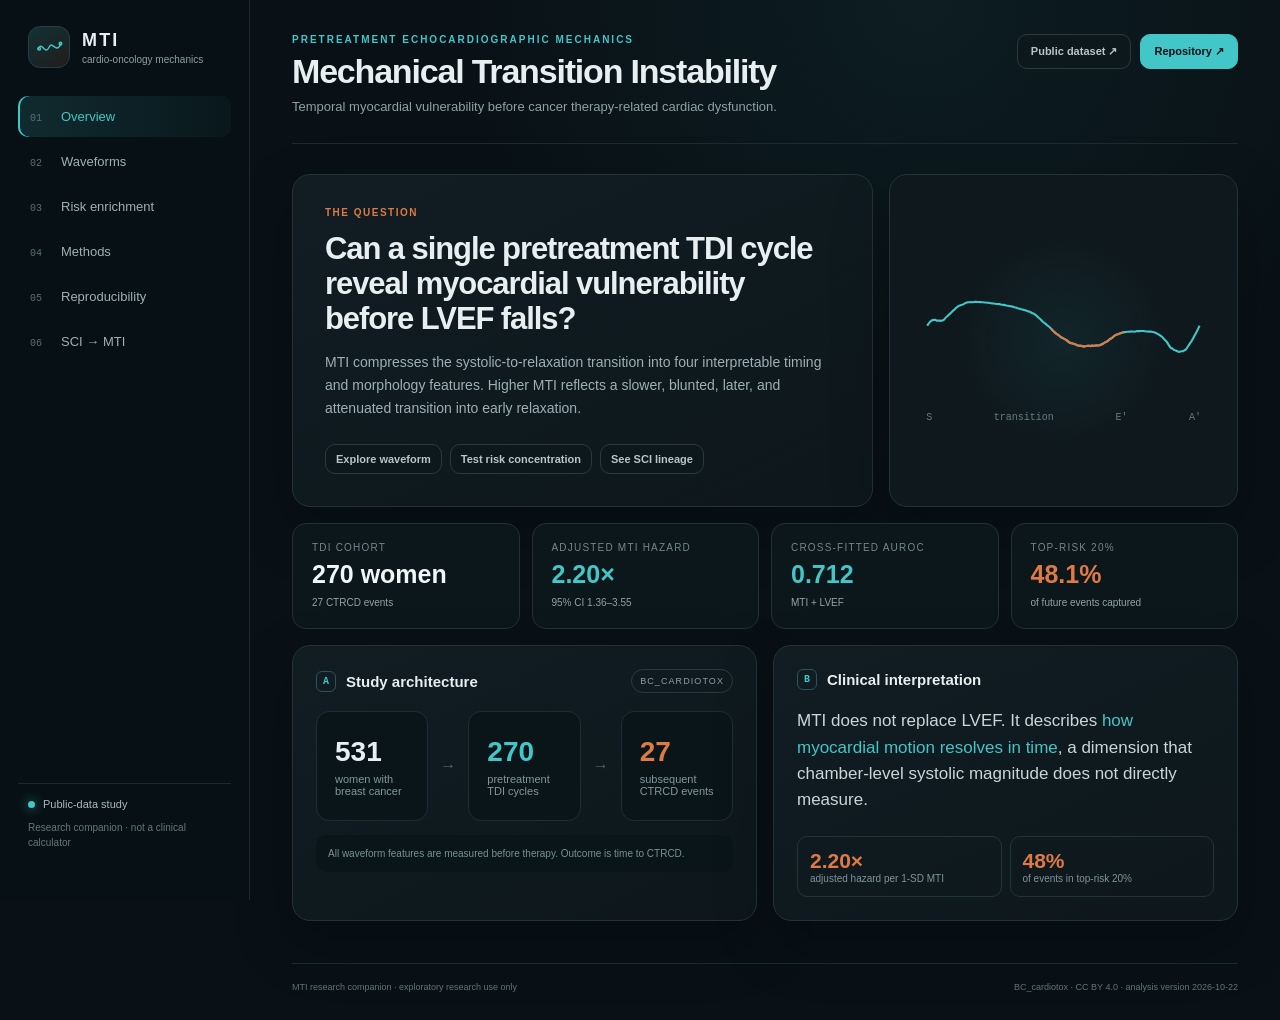
==== docs/index.html @ ca978c43 "rename site to docs" ====
<!doctype html>
<html lang="en">
<head>
  <meta charset="utf-8" />
  <meta name="viewport" content="width=device-width,initial-scale=1" />
  <meta name="description" content="Interactive research companion for Mechanical Transition Instability in breast cancer cardio-oncology." />
  <title>MTI · Mechanical Transition Instability</title>
  <link rel="stylesheet" href="styles.css" />
</head>
<body>
  <div class="app-shell">
    <aside class="sidebar">
      <div class="brand">
        <div class="brand-mark" aria-hidden="true">
          <svg viewBox="0 0 48 48"><path d="M6 26c7-13 11 11 17-2s10 12 19-6"/><circle cx="8" cy="26" r="2"/><circle cx="41" cy="18" r="2"/></svg>
        </div>
        <div><strong>MTI</strong><span>cardio-oncology mechanics</span></div>
      </div>
      <nav id="nav">
        <button class="nav-item active" data-tab="overview"><span>01</span>Overview</button>
        <button class="nav-item" data-tab="waveforms"><span>02</span>Waveforms</button>
        <button class="nav-item" data-tab="risk"><span>03</span>Risk enrichment</button>
        <button class="nav-item" data-tab="methods"><span>04</span>Methods</button>
        <button class="nav-item" data-tab="repro"><span>05</span>Reproducibility</button>
        <button class="nav-item" data-tab="lineage"><span>06</span>SCI → MTI</button>
      </nav>
      <div class="side-foot">
        <div class="status-dot"><i></i>Public-data study</div>
        <p>Research companion · not a clinical calculator</p>
      </div>
    </aside>

    <main class="main">
      <header class="topbar">
        <div>
          <div class="eyebrow">PRETREATMENT ECHOCARDIOGRAPHIC MECHANICS</div>
          <h1>Mechanical Transition Instability</h1>
          <p>Temporal myocardial vulnerability before cancer therapy-related cardiac dysfunction.</p>
        </div>
        <div class="top-actions">
          <a class="ghost-btn" href="https://doi.org/10.6084/m9.figshare.22650748.v4" target="_blank" rel="noopener">Public dataset ↗</a>
          <a class="primary-btn" id="repoLink" href="https://github.com/rdharini2001/MTI-CardioOncology" target="_blank" rel="noopener">Repository ↗</a>
        </div>
      </header>

      <section class="tab active" id="overview">
        <div class="hero-grid">
          <article class="hero-card">
            <div class="hero-kicker">THE QUESTION</div>
            <h2>Can a single pretreatment TDI cycle reveal myocardial vulnerability before LVEF falls?</h2>
            <p>MTI compresses the systolic-to-relaxation transition into four interpretable timing and morphology features. Higher MTI reflects a slower, blunted, later, and attenuated transition into early relaxation.</p>
            <div class="hero-links">
              <button class="chip nav-jump" data-target="waveforms">Explore waveform</button>
              <button class="chip nav-jump" data-target="risk">Test risk concentration</button>
              <button class="chip nav-jump" data-target="lineage">See SCI lineage</button>
            </div>
          </article>
          <article class="pulse-card">
            <div class="pulse-visual" id="miniWave"></div>
            <div class="pulse-labels"><span>S</span><span>transition</span><span>E′</span><span>A′</span></div>
          </article>
        </div>

        <div class="metrics" id="metrics"></div>

        <div class="two-col">
          <article class="panel">
            <div class="panel-head"><div><span class="panel-no">A</span><h3>Study architecture</h3></div><span class="tag">BC_cardiotox</span></div>
            <div class="flow">
              <div class="flow-node"><b>531</b><span>women with breast cancer</span></div>
              <div class="flow-arrow">→</div>
              <div class="flow-node accent"><b>270</b><span>pretreatment TDI cycles</span></div>
              <div class="flow-arrow">→</div>
              <div class="flow-node hot"><b>27</b><span>subsequent CTRCD events</span></div>
            </div>
            <div class="note">All waveform features are measured before therapy. Outcome is time to CTRCD.</div>
          </article>
          <article class="panel">
            <div class="panel-head"><div><span class="panel-no">B</span><h3>Clinical interpretation</h3></div></div>
            <div class="statement">MTI does not replace LVEF. It describes <em>how myocardial motion resolves in time</em>, a dimension that chamber-level systolic magnitude does not directly measure.</div>
            <div class="mini-stats"><span><b>2.20×</b> adjusted hazard per 1-SD MTI</span><span><b>48%</b> of events in top-risk 20%</span></div>
          </article>
        </div>
      </section>

      <section class="tab" id="waveforms">
        <div class="section-heading"><div><div class="eyebrow">INTERACTIVE SIGNAL VIEW</div><h2>Where does the phenotype live?</h2></div><p>Toggle outcomes, change smoothing, or move through MTI deciles. The chart uses aggregate trajectories only.</p></div>
        <div class="chart-layout">
          <article class="panel chart-panel">
            <div class="chart-toolbar">
              <div class="segmented" id="groupToggle"><button class="on" data-series="both">Both</button><button data-series="CTRCD">CTRCD</button><button data-series="No CTRCD">No CTRCD</button></div>
              <label>Smoothing <input type="range" id="smoothSlider" min="1" max="13" step="2" value="1"><span id="smoothValue">raw aggregate</span></label>
            </div>
            <svg class="chart" id="waveChart" viewBox="0 0 920 430" role="img" aria-label="Pretreatment Tissue Doppler waveform chart"></svg>
          </article>
          <article class="panel component-panel">
            <div class="panel-head"><div><span class="panel-no">MTI</span><h3>Four-component anatomy</h3></div></div>
            <div class="component-list" id="componentList"></div>
            <div class="component-detail" id="componentDetail"></div>
          </article>
        </div>
        <article class="panel atlas-panel">
          <div class="panel-head"><div><span class="panel-no">C</span><h3>Phenotype continuum</h3></div><span class="tag">descriptive MTI deciles</span></div>
          <label class="atlas-control">MTI decile <input type="range" id="decileSlider" min="1" max="10" value="1"><b id="decileLabel">1</b></label>
          <svg class="chart compact" id="decileChart" viewBox="0 0 920 300"></svg>
          <p class="caption" id="decileCaption"></p>
        </article>
      </section>

      <section class="tab" id="risk">
        <div class="section-heading"><div><div class="eyebrow">HELD-OUT RISK RANKING</div><h2>What if surveillance capacity is limited?</h2></div><p>This is a risk-concentration experiment, not a treatment rule. Rankings come from repeated held-out MTI + LVEF predictions.</p></div>
        <div class="risk-grid">
          <article class="panel">
            <div class="slider-readout">
              <div><span>Intensify surveillance for top</span><strong id="fractionText">20%</strong></div>
              <input type="range" id="riskSlider" min="5" max="100" step="5" value="20">
            </div>
            <div class="triage-cards"><div><span>Patients selected</span><b id="selectedN">54</b></div><div><span>Events captured</span><b id="captureText">48.1%</b></div><div><span>PPV in selected group</span><b id="ppvText">24.1%</b></div></div>
            <svg class="chart compact" id="captureChart" viewBox="0 0 920 320"></svg>
          </article>
          <article class="panel">
            <div class="panel-head"><div><span class="panel-no">D</span><h3>Why this matters</h3></div></div>
            <div class="big-callout"><span id="capturedCount">13 of 27</span><p>future CTRCD events fall within the highest-risk 20% by cross-fitted MTI + LVEF ranking.</p></div>
            <div class="warning">Exploratory. External validation is required before changing surveillance intensity.</div>
          </article>
        </div>
        <div class="two-col">
          <article class="panel"><div class="panel-head"><div><span class="panel-no">E</span><h3>Model comparison</h3></div></div><div id="modelBars" class="model-bars"></div></article>
          <article class="panel"><div class="panel-head"><div><span class="panel-no">F</span><h3>Adjusted association</h3></div></div><div id="forest" class="forest"></div></article>
        </div>
      </section>

      <section class="tab" id="methods">
        <div class="section-heading"><div><div class="eyebrow">ANALYSIS PIPELINE</div><h2>Interpretable by construction</h2></div><p>The score is deliberately simple: four oriented features, training-fold standardization, equal weights.</p></div>
        <div class="method-grid">
          <article class="panel method-step"><span>01</span><h3>Normalize one cycle</h3><p>Each public TDI trajectory is represented on 1,001 phases from 0 to 1.</p></article>
          <article class="panel method-step"><span>02</span><h3>Landmark motion</h3><p>Identify S peak, systolic zero crossing, and the subsequent E′ nadir after Savitzky-Golay smoothing.</p></article>
          <article class="panel method-step"><span>03</span><h3>Describe transition</h3><p>Measure slope deficit, curvature deficit, early-relaxation latency, and E′ attenuation.</p></article>
          <article class="panel method-step"><span>04</span><h3>Validate without leakage</h3><p>Standardize and fit only in training folds across 100 repeated stratified 5-fold partitions.</p></article>
        </div>
        <article class="panel equation-card"><div class="equation">MTI = ¼ ( z<sub>slope</sub> + z<sub>curvature</sub> + z<sub>latency</sub> + z<sub>E′ attenuation</sub> )</div><p>All components are oriented so higher values indicate greater mechanical-transition abnormality.</p></article>
        <div class="two-col">
          <article class="panel"><h3>Primary inferential target</h3><p>Time to CTRCD using Cox proportional hazards models. Effect size is HR per 1-SD higher MTI.</p><ul><li>MTI alone</li><li>MTI + baseline LVEF</li><li>Age + LVEF adjustment</li><li>Treatment-adjusted complete-case sensitivity</li></ul></article>
          <article class="panel"><h3>Robustness</h3><ul><li>Preserved baseline LVEF ≥50%</li><li>Smoothing windows 21 to 61 samples</li><li>Leave-one-component-out analyses</li><li>Whole-waveform functional permutation testing</li><li>Continuous spline test for nonlinearity</li></ul></article>
        </div>
      </section>

      <section class="tab" id="repro">
        <div class="section-heading"><div><div class="eyebrow">REPRODUCIBILITY</div><h2>Every plotted value traces back to code.</h2></div><p>No patient-level BC_cardiotox data are redistributed in the repository.</p></div>
        <div class="repro-grid">
          <article class="panel repo-card"><h3>Current MTI repository</h3><p>Analysis scripts, repeated cross-validation, bootstrap inference, figure code, manuscript, and this interactive companion.</p><a href="https://github.com/rdharini2001/MTI-CardioOncology" target="_blank" rel="noopener">github.com/rdharini2001/MTI-CardioOncology ↗</a></article>
          <article class="panel repo-card"><h3>Public source data</h3><p>BC_cardiotox is a 531-woman breast cancer cardiotoxicity dataset. The repository provides a downloader path, not a copy of patient-level data.</p><a href="https://doi.org/10.6084/m9.figshare.22650748.v4" target="_blank" rel="noopener">Figshare dataset ↗</a></article>
          <article class="panel repo-card"><h3>Manuscript outputs</h3><p>JCF-ready blinded manuscript, one multipanel table, two high-resolution multipanel figures, and figure legends.</p><a href="downloads/JCF_MTI_Brief_Report.md">Read manuscript source</a></article>
        </div>
        <article class="panel code-block"><pre><code>python -m venv .venv
source .venv/bin/activate
pip install -r requirements.txt
# download the public BC_cardiotox CSV into data/
python src/run_analysis.py
python src/nature_figures_extended.py --bootstrap 5000 --permutations 5000
python src/build_site_data.py</code></pre></article>
      </section>

      <section class="tab" id="lineage">
        <div class="section-heading"><div><div class="eyebrow">CONCEPTUAL LINEAGE</div><h2>Same question, different echocardiographic representation.</h2></div><p>The earlier SCI work is retained as project history only. Its EchoRisk results are not evidence for the current manuscript.</p></div>
        <div class="lineage-grid">
          <article class="panel legacy-card">
            <span class="legacy-badge">LEGACY CONCEPT</span><h3>Systolic Completion Instability</h3><p>2D apical 4-chamber cine → LV cavity geometry over time.</p><div class="signal-icon cavity"><i></i><i></i><i></i><i></i></div><ul><li>Residual post-systolic narrowing</li><li>Delayed completion burden</li><li>Regional heterogeneity</li><li>Delayed segment fraction</li></ul><a href="https://github.com/rdharini2001/EchoRisk" target="_blank" rel="noopener">Previous SCI repository ↗</a>
          </article>
          <div class="lineage-arrow"><span>shared premise</span>→<b>temporal mechanical vulnerability</b>→</div>
          <article class="panel current-card">
            <span class="current-badge">CURRENT PUBLIC-DATA STUDY</span><h3>Mechanical Transition Instability</h3><p>Tissue Doppler echocardiography → myocardial velocity over time.</p><div class="signal-icon wave"><svg viewBox="0 0 120 38"><path d="M0 20 C12 20 10 2 25 5 C40 8 37 22 48 21 C61 20 55 36 70 33 C85 29 82 17 93 20 C104 22 104 35 120 27"/></svg></div><ul><li>Transition slope deficit</li><li>Transition curvature deficit</li><li>Early-relaxation latency</li><li>E′ attenuation</li></ul><button class="chip nav-jump" data-target="overview">Current evidence</button>
          </article>
        </div>
        <div class="lineage-note"><strong>What is preserved?</strong> Both approaches use echocardiography to ask whether abnormal temporal mechanics precede conventional systolic dysfunction. SCI emphasized spatially heterogeneous cavity completion; MTI uses a temporal TDI surrogate because it is the reproducible signal available in the fully public cohort.</div>
      </section>

      <footer><span>MTI research companion · exploratory research use only</span><span>BC_cardiotox · CC BY 4.0 · analysis version 2026-10-22</span></footer>
    </main>
  </div>
  <script src="app.js"></script>
</body>
</html>
---- docs/styles.css ----
:root{--bg:#091116;--panel:#101b21;--panel2:#0d171c;--line:#263940;--text:#e8eff1;--muted:#8da0a7;--teal:#42c6c7;--teal2:#158e96;--orange:#df7a45;--cream:#d9d2c4;--hot:#e0644a;--shadow:0 22px 60px rgba(0,0,0,.24);--radius:18px}*{box-sizing:border-box}html{scroll-behavior:smooth}body{margin:0;background:radial-gradient(circle at 72% 0%,rgba(40,117,118,.12),transparent 34%),var(--bg);color:var(--text);font-family:Inter,ui-sans-serif,-apple-system,BlinkMacSystemFont,"Segoe UI",sans-serif}.app-shell{display:grid;grid-template-columns:250px 1fr;min-height:100vh}.sidebar{position:sticky;top:0;height:100vh;padding:26px 18px;background:#071015;border-right:1px solid #1b2b31;display:flex;flex-direction:column}.brand{display:flex;gap:12px;align-items:center;padding:0 10px 28px}.brand-mark{width:42px;height:42px;border-radius:12px;background:linear-gradient(145deg,rgba(66,198,199,.18),rgba(223,122,69,.12));display:grid;place-items:center;border:1px solid #244047}.brand-mark svg{width:31px;fill:none;stroke:var(--teal);stroke-width:2.2;stroke-linecap:round}.brand strong{display:block;letter-spacing:.12em;font-size:18px}.brand span{display:block;color:var(--muted);font-size:10px;margin-top:3px}nav{display:flex;flex-direction:column;gap:4px}.nav-item{width:100%;border:0;background:transparent;color:#9eb0b6;padding:13px 12px;border-radius:10px;text-align:left;font-size:13px;cursor:pointer;transition:.2s}.nav-item span{display:inline-block;width:31px;font-family:ui-monospace,SFMono-Regular,Menlo,monospace;font-size:10px;color:#596e75}.nav-item:hover{background:#0d1a20;color:#dce8eb}.nav-item.active{background:linear-gradient(90deg,rgba(66,198,199,.15),rgba(66,198,199,.04));color:var(--teal);box-shadow:inset 2px 0 var(--teal)}.side-foot{margin-top:auto;padding:14px 10px;border-top:1px solid #1a2b31}.side-foot p{font-size:10px;color:#62777d;line-height:1.5}.status-dot{font-size:11px;color:#a9bbbf}.status-dot i{display:inline-block;width:7px;height:7px;border-radius:50%;background:var(--teal);box-shadow:0 0 12px rgba(66,198,199,.8);margin-right:8px}.main{min-width:0;padding:34px 42px 28px;max-width:1600px;width:100%;margin:0 auto}.topbar{display:flex;justify-content:space-between;gap:26px;align-items:flex-start;padding-bottom:26px;border-bottom:1px solid #1d2c31}.eyebrow{font-size:10px;letter-spacing:.2em;color:var(--teal);font-weight:700}.topbar h1{font-size:34px;letter-spacing:-.035em;margin:7px 0 6px}.topbar p,.section-heading p{color:var(--muted);margin:0;line-height:1.5;max-width:680px;font-size:13px}.top-actions{display:flex;gap:9px;flex-wrap:wrap}.primary-btn,.ghost-btn,.chip{border-radius:10px;padding:10px 13px;text-decoration:none;font-size:11px;font-weight:650;cursor:pointer}.primary-btn{background:var(--teal);color:#061014;border:1px solid var(--teal)}.ghost-btn,.chip{background:#0d181d;color:#b6c6ca;border:1px solid #283a40}.chip{padding:8px 10px}.tab{display:none;padding:30px 0 8px;animation:fade .28s ease}.tab.active{display:block}@keyframes fade{from{opacity:.5;transform:translateY(4px)}to{opacity:1;transform:none}}.hero-grid{display:grid;grid-template-columns:1.25fr .75fr;gap:16px}.hero-card,.pulse-card,.panel{background:linear-gradient(155deg,#111d23,#0d171c);border:1px solid #21343a;border-radius:var(--radius);box-shadow:var(--shadow)}.hero-card{padding:32px}.hero-kicker{font-size:10px;color:var(--orange);font-weight:800;letter-spacing:.15em}.hero-card h2{font-size:31px;line-height:1.13;letter-spacing:-.035em;margin:13px 0 15px;max-width:820px}.hero-card p{color:#9db0b5;line-height:1.66;font-size:14px;max-width:780px}.hero-links{display:flex;gap:8px;margin-top:24px;flex-wrap:wrap}.pulse-card{padding:26px;min-height:260px;display:flex;flex-direction:column;justify-content:center;background:radial-gradient(circle at 50% 50%,rgba(66,198,199,.08),transparent 45%),#0e181d}.pulse-visual svg{width:100%;height:150px}.pulse-visual path{fill:none;stroke:var(--teal);stroke-width:3}.pulse-visual .hot{stroke:var(--orange)}.pulse-labels{display:flex;justify-content:space-between;color:#667b81;font:10px ui-monospace,monospace;padding:0 10px}.metrics{display:grid;grid-template-columns:repeat(4,1fr);gap:12px;margin:16px 0}.metric{padding:18px 19px;border:1px solid #1e3238;border-radius:14px;background:#0c171c}.metric span{display:block;color:#72878d;font-size:10px;text-transform:uppercase;letter-spacing:.12em}.metric b{display:block;font-size:25px;margin:7px 0 3px;color:#eff7f8}.metric small{color:#8fa2a8;font-size:10px}.metric.accent b{color:var(--teal)}.metric.hot b{color:var(--orange)}.two-col{display:grid;grid-template-columns:1fr 1fr;gap:16px;margin-top:16px}.panel{padding:23px}.panel-head{display:flex;justify-content:space-between;align-items:center;margin-bottom:18px}.panel-head>div{display:flex;gap:10px;align-items:center}.panel-no{font:700 10px ui-monospace,monospace;color:var(--teal);border:1px solid #315159;border-radius:6px;padding:4px 6px}.panel h3,.panel-head h3{margin:0;font-size:15px}.tag,.legacy-badge,.current-badge{font-size:9px;letter-spacing:.12em;text-transform:uppercase;border-radius:999px;padding:6px 8px;color:#8aa0a6;border:1px solid #263b41}.flow{display:flex;align-items:center;justify-content:space-between;gap:12px}.flow-node{flex:1;min-height:110px;padding:18px;border-radius:13px;background:#0a151a;border:1px solid #1b3036;display:flex;flex-direction:column;justify-content:center}.flow-node b{font-size:28px}.flow-node span{color:#82979d;font-size:11px;margin-top:5px}.flow-node.accent b{color:var(--teal)}.flow-node.hot b{color:var(--orange)}.flow-arrow{color:#4e666d}.note,.warning{margin-top:14px;padding:11px 12px;border-radius:10px;background:#0a151a;color:#789098;font-size:10px;line-height:1.5}.statement{font-size:17px;line-height:1.55;color:#c9d6d9}.statement em{color:var(--teal);font-style:normal}.mini-stats{display:grid;grid-template-columns:1fr 1fr;gap:8px;margin-top:22px}.mini-stats span{font-size:10px;color:#7f949a;padding:12px;border:1px solid #20343a;border-radius:10px}.mini-stats b{display:block;color:var(--orange);font-size:21px}.section-heading{display:flex;justify-content:space-between;gap:24px;align-items:end;margin:0 0 18px}.section-heading h2{margin:7px 0 0;font-size:26px;letter-spacing:-.025em}.chart-layout{display:grid;grid-template-columns:1.45fr .55fr;gap:16px}.chart-panel{padding-bottom:12px}.chart-toolbar{display:flex;justify-content:space-between;align-items:center;gap:14px;margin-bottom:10px}.chart-toolbar label,.atlas-control{font-size:10px;color:#83989e;display:flex;align-items:center;gap:8px}.segmented{display:inline-flex;border:1px solid #294047;border-radius:9px;padding:3px;background:#091318}.segmented button{border:0;background:transparent;color:#72878d;padding:7px 10px;border-radius:6px;font-size:10px;cursor:pointer}.segmented button.on{background:#173039;color:var(--teal)}input[type=range]{accent-color:var(--teal)}.chart{width:100%;height:auto;overflow:visible}.axis{stroke:#385058;stroke-width:1}.grid{stroke:#20343a;stroke-width:1}.axis-label,.tick-label{fill:#789098;font-size:10px}.series-teal{fill:none;stroke:var(--teal);stroke-width:2.6}.series-orange{fill:none;stroke:var(--orange);stroke-width:2.6}.band-teal{fill:rgba(66,198,199,.1);stroke:none}.band-orange{fill:rgba(223,122,69,.09);stroke:none}.component-list{display:flex;flex-direction:column;gap:7px}.component-item{border:1px solid #22363c;border-radius:10px;padding:11px;cursor:pointer;color:#91a4aa;font-size:11px;transition:.2s}.component-item:hover,.component-item.active{border-color:#3b696f;background:#10242a;color:#e5eff1}.component-item b{color:var(--teal);margin-right:8px}.component-detail{margin-top:16px;padding:16px;border-radius:12px;background:#091419;color:#92a5ab;font-size:11px;line-height:1.55;min-height:120px}.component-detail strong{display:block;color:#e6eff1;font-size:14px;margin-bottom:8px}.atlas-panel{margin-top:16px}.atlas-control{justify-content:flex-end}.caption{color:#7f949a;font-size:10px;margin:5px 0 0}.risk-grid{display:grid;grid-template-columns:1.4fr .6fr;gap:16px}.slider-readout{display:flex;align-items:center;gap:22px}.slider-readout>div{min-width:190px}.slider-readout span{display:block;color:#82979d;font-size:10px}.slider-readout strong{font-size:32px;color:var(--teal)}.slider-readout input{width:100%}.triage-cards{display:grid;grid-template-columns:repeat(3,1fr);gap:8px;margin:18px 0}.triage-cards div{padding:13px;border-radius:11px;background:#091419;border:1px solid #1e343a}.triage-cards span{font-size:9px;color:#71868c;display:block}.triage-cards b{font-size:18px;display:block;margin-top:5px}.big-callout{padding:22px;background:linear-gradient(145deg,rgba(223,122,69,.14),rgba(66,198,199,.04));border:1px solid #49352f;border-radius:14px}.big-callout span{font-size:31px;color:var(--orange);font-weight:750}.big-callout p{font-size:13px;color:#9eb0b5;line-height:1.6;margin-bottom:0}.warning{border-left:2px solid var(--orange)}.model-bars{display:flex;flex-direction:column;gap:12px}.bar-row{display:grid;grid-template-columns:120px 1fr 44px;align-items:center;gap:10px;font-size:10px;color:#879ca2}.bar-track{height:8px;background:#091419;border-radius:999px;overflow:hidden}.bar-fill{height:100%;background:linear-gradient(90deg,var(--teal2),var(--teal));border-radius:999px}.forest{display:flex;flex-direction:column;gap:12px}.forest-row{display:grid;grid-template-columns:145px 1fr 85px;align-items:center;gap:10px;font-size:10px;color:#879ca2}.forest-track{height:24px;position:relative}.forest-track:before{content:"";position:absolute;left:14%;top:2px;bottom:2px;border-left:1px dashed #52666c}.ci{position:absolute;height:2px;background:#647980;top:11px}.hr-dot{position:absolute;width:9px;height:9px;border-radius:50%;background:var(--orange);top:7px;transform:translateX(-50%)}.method-grid{display:grid;grid-template-columns:repeat(4,1fr);gap:12px}.method-step span{font:700 10px ui-monospace,monospace;color:var(--orange)}.method-step h3{margin:10px 0 8px}.method-step p,.panel li,.panel>p{font-size:11px;color:#83989e;line-height:1.6}.equation-card{margin:16px 0;text-align:center}.equation{font-family:Georgia,serif;font-size:26px;color:#e4efef;margin:5px 0 8px}.panel ul{padding-left:18px}.repro-grid{display:grid;grid-template-columns:repeat(3,1fr);gap:12px}.repo-card a{color:var(--teal);font-size:11px;text-decoration:none;word-break:break-word}.code-block{margin-top:16px;overflow:auto}.code-block pre{margin:0;color:#98afb5;font:11px/1.7 ui-monospace,SFMono-Regular,Menlo,monospace}.lineage-grid{display:grid;grid-template-columns:1fr 230px 1fr;gap:16px;align-items:stretch}.legacy-card,.current-card{min-height:390px}.legacy-badge{color:#b79c8f;border-color:#514039}.current-badge{color:var(--teal);border-color:#315159}.legacy-card h3,.current-card h3{font-size:23px;margin:15px 0 7px}.legacy-card>p,.current-card>p{color:#80959a;font-size:11px}.lineage-arrow{display:flex;flex-direction:column;justify-content:center;align-items:center;text-align:center;color:#5f767d;font-size:24px}.lineage-arrow span{font-size:9px;text-transform:uppercase;letter-spacing:.14em}.lineage-arrow b{font-size:12px;color:#b6c7ca;padding:10px 0}.signal-icon{height:90px;border-radius:12px;background:#091419;margin:20px 0;display:flex;align-items:center;justify-content:center}.signal-icon.cavity i{display:block;width:14px;border:2px solid #876d62;border-radius:50%;margin:-2px;transform:scaleY(1.5)}.signal-icon.wave svg{width:90%;height:55px}.signal-icon.wave path{fill:none;stroke:var(--teal);stroke-width:2}.legacy-card a{color:#b99786;text-decoration:none;font-size:11px}.lineage-note{margin-top:16px;padding:16px 18px;border-radius:12px;border:1px solid #24383e;background:#0c171c;color:#83989e;font-size:11px;line-height:1.6}.lineage-note strong{color:#d5e1e3}footer{display:flex;justify-content:space-between;gap:20px;border-top:1px solid #1c2d32;margin-top:34px;padding-top:18px;color:#5f747a;font-size:9px}
@media(max-width:1050px){.app-shell{grid-template-columns:78px 1fr}.brand>div:last-child,.nav-item:not(.active){font-size:0}.nav-item{padding:13px 10px}.nav-item span{font-size:10px}.side-foot p,.status-dot{display:none}.main{padding:28px 24px}.hero-grid,.chart-layout,.risk-grid,.lineage-grid{grid-template-columns:1fr}.metrics{grid-template-columns:repeat(2,1fr)}.method-grid{grid-template-columns:repeat(2,1fr)}.lineage-arrow{min-height:90px}.repro-grid{grid-template-columns:1fr}}
@media(max-width:700px){.app-shell{display:block}.sidebar{height:auto;position:relative;display:block;padding:14px}.brand{padding-bottom:12px}.brand>div:last-child{display:block}nav{display:grid;grid-template-columns:repeat(3,1fr)}.nav-item,.nav-item:not(.active){font-size:9px}.side-foot{display:none}.main{padding:22px 14px}.topbar,.section-heading{display:block}.top-actions{margin-top:14px}.topbar h1{font-size:28px}.hero-card h2{font-size:25px}.metrics,.two-col,.method-grid,.repro-grid{grid-template-columns:1fr}.flow{display:grid;grid-template-columns:1fr}.flow-arrow{transform:rotate(90deg);text-align:center}.triage-cards{grid-template-columns:1fr}.chart-toolbar{display:block}.segmented{margin-bottom:12px}footer{display:block}}
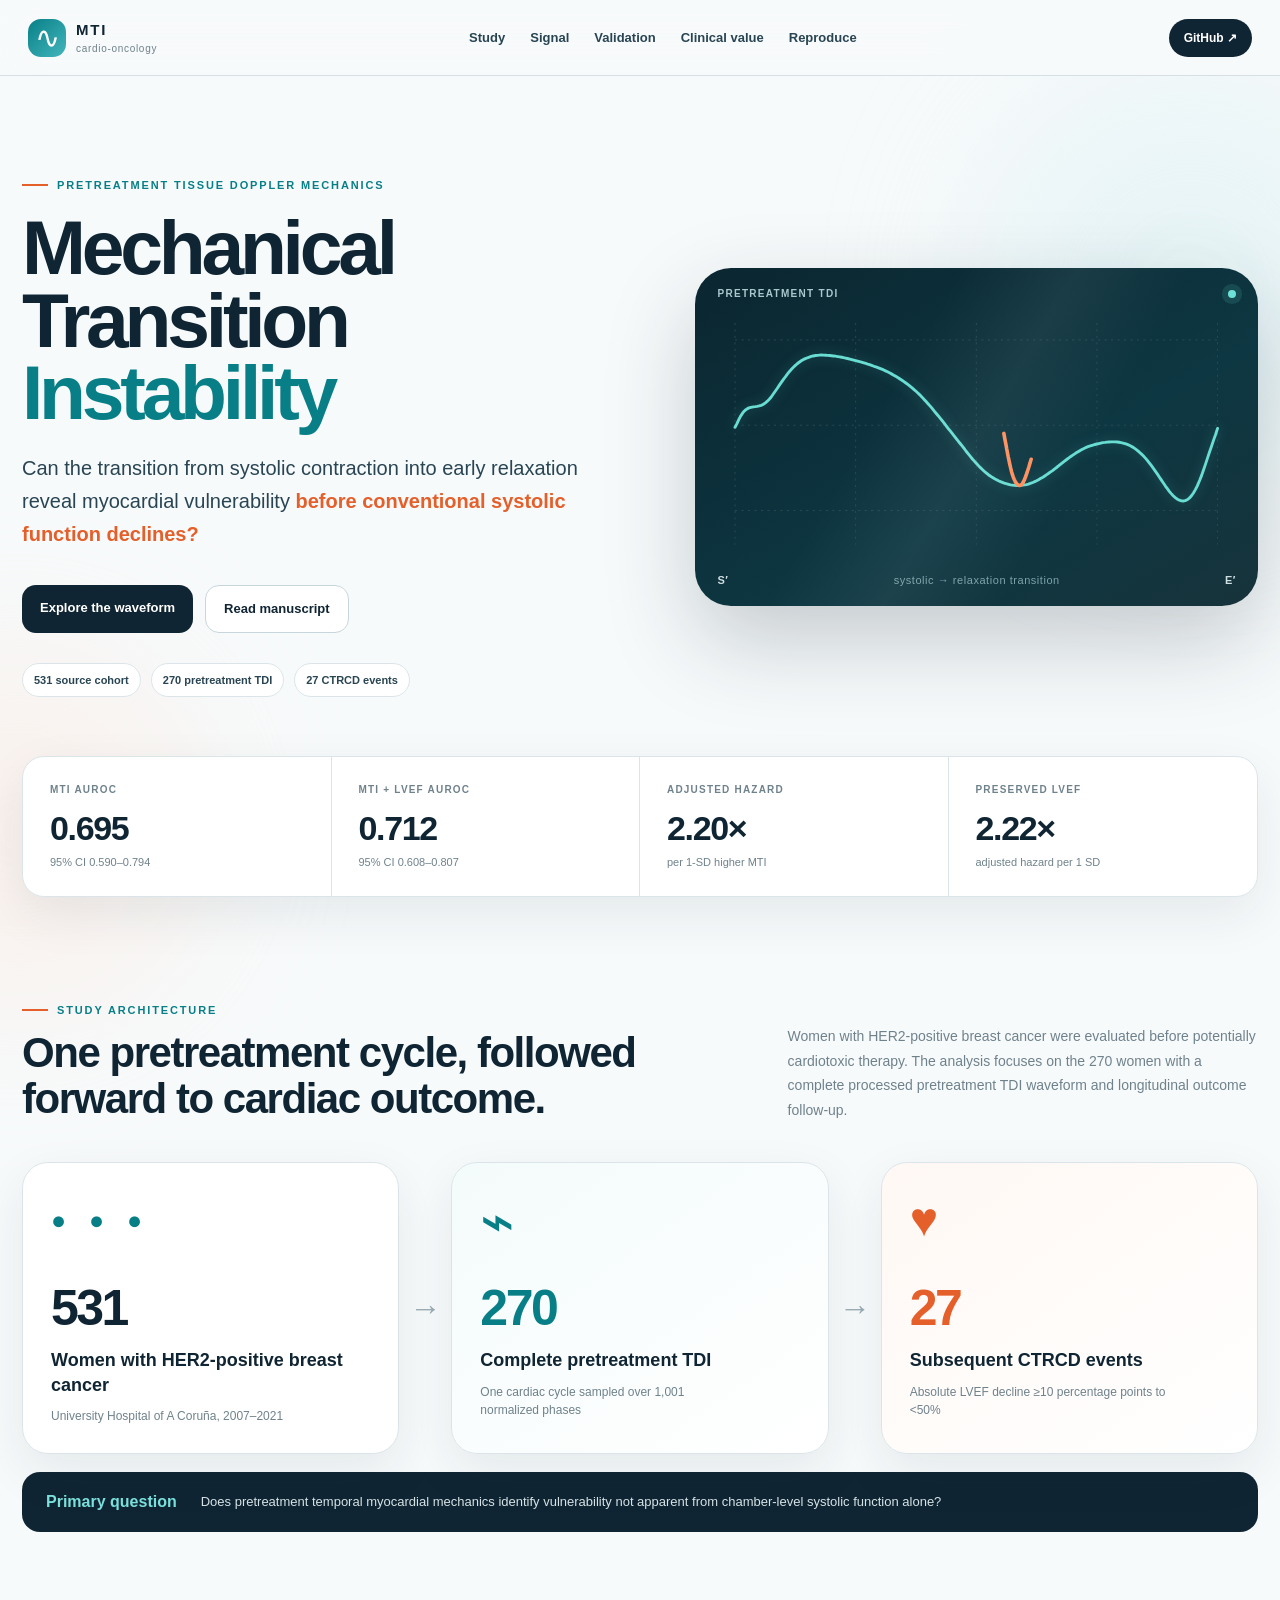
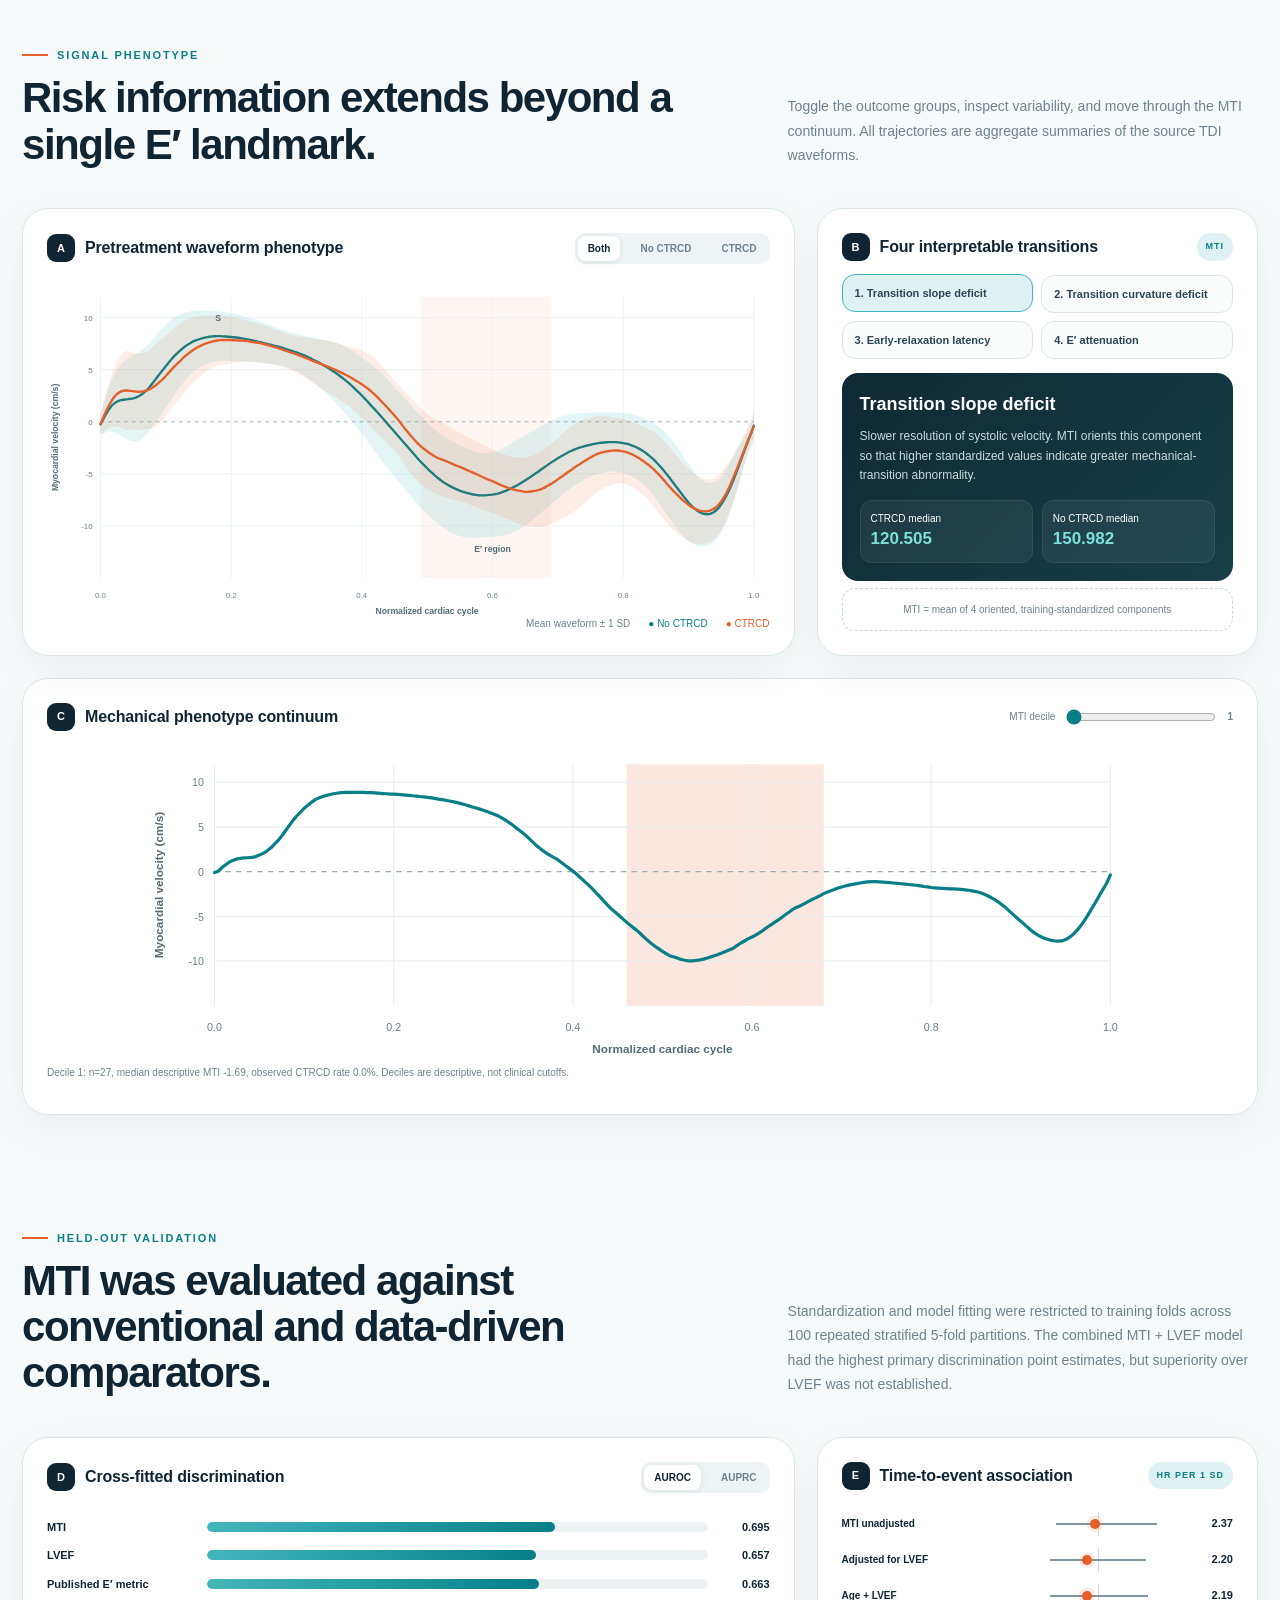
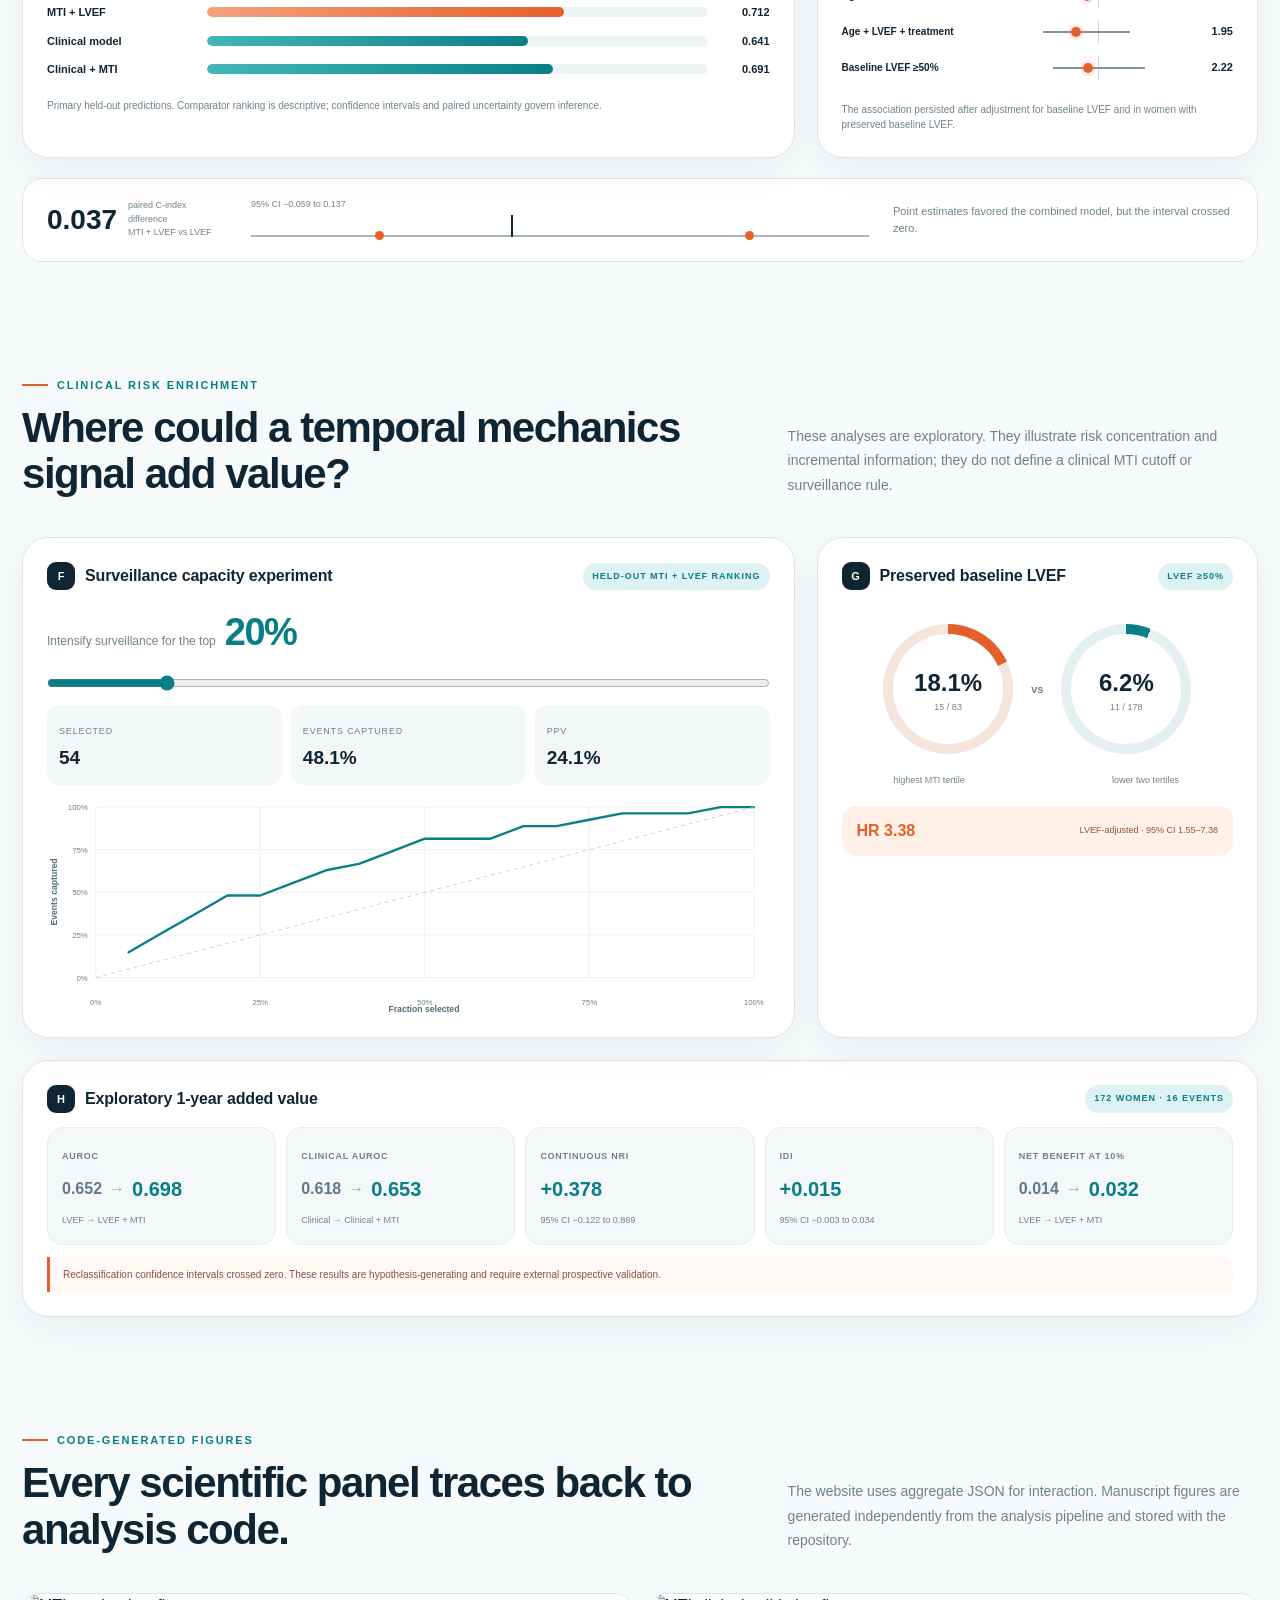
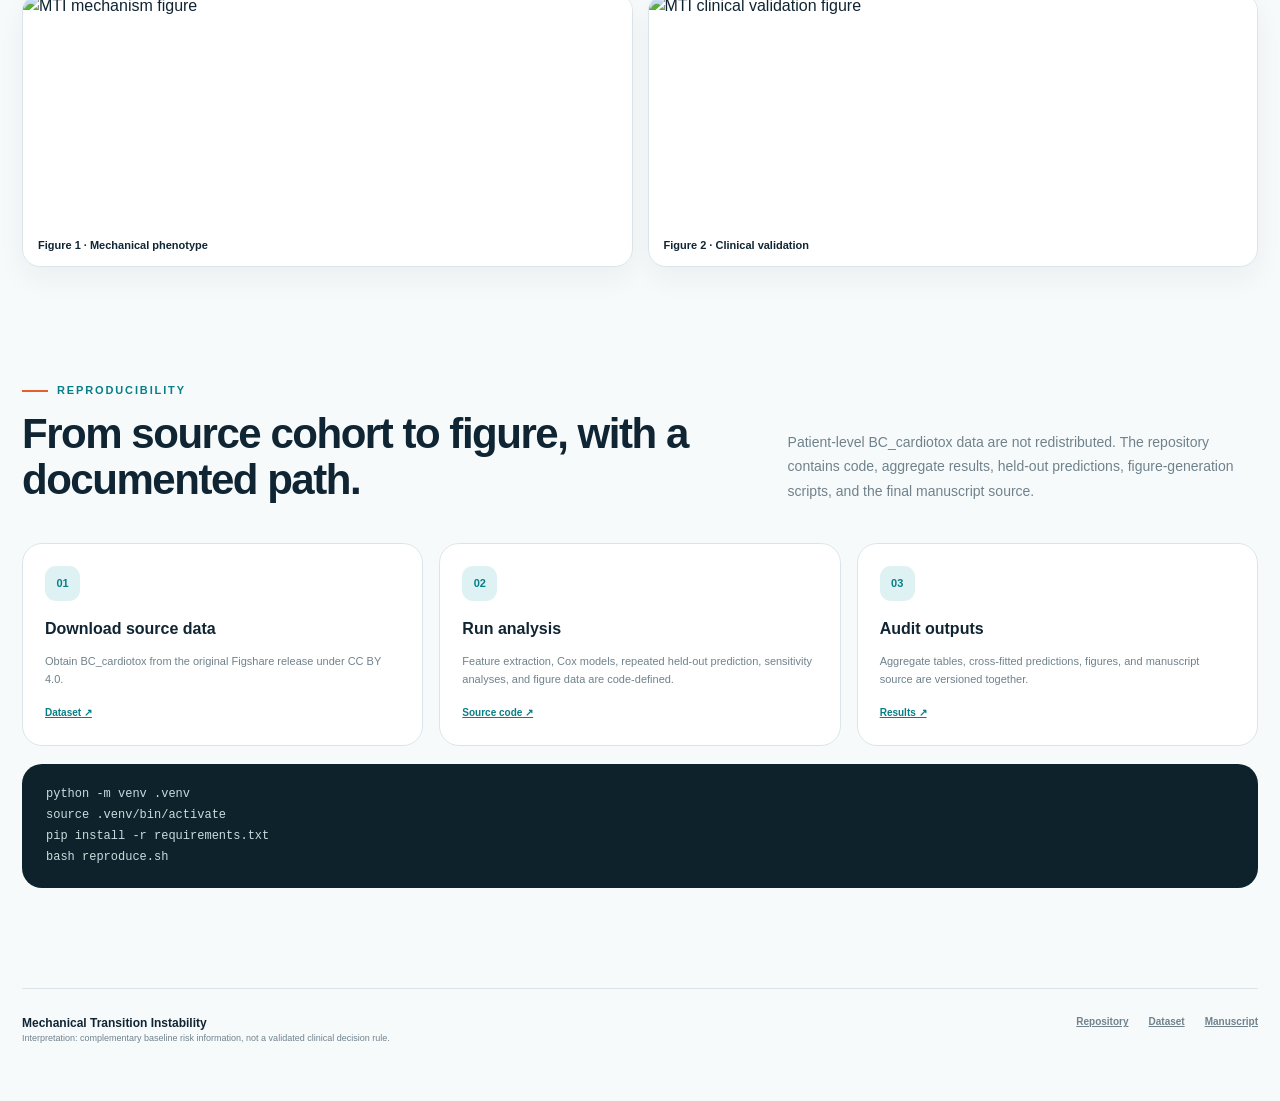
==== commit 683f4b7a: "update release code" ====
--- a/docs/index.html
+++ b/docs/index.html
@@ -1,183 +1,155 @@
 <!doctype html>
 <html lang="en">
 <head>
-  <meta charset="utf-8" />
-  <meta name="viewport" content="width=device-width,initial-scale=1" />
-  <meta name="description" content="Interactive research companion for Mechanical Transition Instability in breast cancer cardio-oncology." />
-  <title>MTI · Mechanical Transition Instability</title>
-  <link rel="stylesheet" href="styles.css" />
+  <meta charset="utf-8">
+  <meta name="viewport" content="width=device-width,initial-scale=1">
+  <meta name="theme-color" content="#f5f8fa">
+  <meta name="description" content="Interactive research companion for Mechanical Transition Instability from pretreatment Tissue Doppler Imaging in HER2-positive breast cancer.">
+  <title>MTI Cardio-Oncology · Research Companion</title>
+  <link rel="stylesheet" href="styles.css">
 </head>
 <body>
-  <div class="app-shell">
-    <aside class="sidebar">
-      <div class="brand">
-        <div class="brand-mark" aria-hidden="true">
-          <svg viewBox="0 0 48 48"><path d="M6 26c7-13 11 11 17-2s10 12 19-6"/><circle cx="8" cy="26" r="2"/><circle cx="41" cy="18" r="2"/></svg>
+  <div class="page-glow glow-a"></div><div class="page-glow glow-b"></div>
+  <header class="site-nav">
+    <a class="brand" href="#top" aria-label="MTI home"><span class="brand-wave">∿</span><span><b>MTI</b><small>cardio-oncology</small></span></a>
+    <nav aria-label="Primary">
+      <a href="#study">Study</a><a href="#signal">Signal</a><a href="#validation">Validation</a><a href="#clinical">Clinical value</a><a href="#reproduce">Reproduce</a>
+    </nav>
+    <a class="nav-cta" href="https://github.com/rdharini2001/MTI_CardioOncology" target="_blank" rel="noopener">GitHub ↗</a>
+  </header>
+
+  <main id="top">
+    <section class="hero section-shell">
+      <div class="hero-copy reveal">
+        <div class="eyebrow"><span></span> PRETREATMENT TISSUE DOPPLER MECHANICS</div>
+        <h1>Mechanical Transition <em>Instability</em></h1>
+        <p class="hero-deck">Can the transition from systolic contraction into early relaxation reveal myocardial vulnerability <strong>before conventional systolic function declines?</strong></p>
+        <div class="hero-actions">
+          <a class="button primary" href="#signal">Explore the waveform</a>
+          <a class="button secondary" href="downloads/JCF_MTI_Brief_Report.md">Read manuscript</a>
         </div>
-        <div><strong>MTI</strong><span>cardio-oncology mechanics</span></div>
+        <div class="hero-meta"><span>531 source cohort</span><span>270 pretreatment TDI</span><span>27 CTRCD events</span></div>
       </div>
-      <nav id="nav">
-        <button class="nav-item active" data-tab="overview"><span>01</span>Overview</button>
-        <button class="nav-item" data-tab="waveforms"><span>02</span>Waveforms</button>
-        <button class="nav-item" data-tab="risk"><span>03</span>Risk enrichment</button>
-        <button class="nav-item" data-tab="methods"><span>04</span>Methods</button>
-        <button class="nav-item" data-tab="repro"><span>05</span>Reproducibility</button>
-        <button class="nav-item" data-tab="lineage"><span>06</span>SCI → MTI</button>
-      </nav>
-      <div class="side-foot">
-        <div class="status-dot"><i></i>Public-data study</div>
-        <p>Research companion · not a clinical calculator</p>
+      <div class="hero-visual reveal delay-1">
+        <div class="signal-card">
+          <div class="signal-label"><span>PRETREATMENT TDI</span><span class="live-dot"></span></div>
+          <svg id="heroWave" viewBox="0 0 720 360" role="img" aria-label="Animated pretreatment Tissue Doppler waveform"></svg>
+          <div class="signal-footer"><span>S′</span><span>systolic → relaxation transition</span><span>E′</span></div>
+        </div>
       </div>
-    </aside>
+    </section>
 
-    <main class="main">
-      <header class="topbar">
-        <div>
-          <div class="eyebrow">PRETREATMENT ECHOCARDIOGRAPHIC MECHANICS</div>
-          <h1>Mechanical Transition Instability</h1>
-          <p>Temporal myocardial vulnerability before cancer therapy-related cardiac dysfunction.</p>
+    <section class="metric-strip section-shell reveal" aria-label="Headline results">
+      <article><span>MTI AUROC</span><strong>0.695</strong><small>95% CI 0.590–0.794</small></article>
+      <article><span>MTI + LVEF AUROC</span><strong>0.712</strong><small>95% CI 0.608–0.807</small></article>
+      <article><span>Adjusted hazard</span><strong>2.20×</strong><small>per 1-SD higher MTI</small></article>
+      <article><span>Preserved LVEF</span><strong>2.22×</strong><small>adjusted hazard per 1 SD</small></article>
+    </section>
+
+    <section id="study" class="section-shell section-block">
+      <div class="section-intro reveal"><div><div class="eyebrow"><span></span> STUDY ARCHITECTURE</div><h2>One pretreatment cycle, followed forward to cardiac outcome.</h2></div><p>Women with HER2-positive breast cancer were evaluated before potentially cardiotoxic therapy. The analysis focuses on the 270 women with a complete processed pretreatment TDI waveform and longitudinal outcome follow-up.</p></div>
+      <div class="study-flow reveal delay-1">
+        <article class="study-node"><div class="node-icon people">● ● ●</div><b>531</b><h3>Women with HER2-positive breast cancer</h3><p>University Hospital of A Coruña, 2007–2021</p></article>
+        <div class="flow-arrow">→</div>
+        <article class="study-node accent"><div class="node-icon echo">⌁</div><b>270</b><h3>Complete pretreatment TDI</h3><p>One cardiac cycle sampled over 1,001 normalized phases</p></article>
+        <div class="flow-arrow">→</div>
+        <article class="study-node hot"><div class="node-icon heart">♥</div><b>27</b><h3>Subsequent CTRCD events</h3><p>Absolute LVEF decline ≥10 percentage points to &lt;50%</p></article>
+      </div>
+      <div class="study-note reveal"><strong>Primary question</strong><span>Does pretreatment temporal myocardial mechanics identify vulnerability not apparent from chamber-level systolic function alone?</span></div>
+    </section>
+
+    <section id="signal" class="section-shell section-block">
+      <div class="section-intro reveal"><div><div class="eyebrow"><span></span> SIGNAL PHENOTYPE</div><h2>Risk information extends beyond a single E′ landmark.</h2></div><p>Toggle the outcome groups, inspect variability, and move through the MTI continuum. All trajectories are aggregate summaries of the source TDI waveforms.</p></div>
+      <div class="signal-grid">
+        <article class="panel chart-panel reveal">
+          <div class="panel-head"><div><span class="panel-index">A</span><h3>Pretreatment waveform phenotype</h3></div><div class="segmented" id="groupToggle"><button class="active" data-group="both">Both</button><button data-group="No CTRCD">No CTRCD</button><button data-group="CTRCD">CTRCD</button></div></div>
+          <svg id="waveChart" class="chart" viewBox="0 0 920 430" role="img" aria-label="Pretreatment TDI waveforms"></svg>
+          <div class="chart-caption"><span>Mean waveform ± 1 SD</span><span class="teal-key">● No CTRCD</span><span class="orange-key">● CTRCD</span></div>
+        </article>
+        <article class="panel components reveal delay-1">
+          <div class="panel-head"><div><span class="panel-index">B</span><h3>Four interpretable transitions</h3></div><span class="small-tag">MTI</span></div>
+          <div id="componentButtons" class="component-buttons"></div>
+          <div id="componentDetail" class="component-detail"></div>
+          <div class="equation">MTI = mean of 4 oriented, training-standardized components</div>
+        </article>
+      </div>
+      <article class="panel decile-panel reveal">
+        <div class="panel-head"><div><span class="panel-index">C</span><h3>Mechanical phenotype continuum</h3></div><label>MTI decile <input id="decileSlider" type="range" min="1" max="10" value="1"><b id="decileValue">1</b></label></div>
+        <svg id="decileChart" class="chart compact" viewBox="0 0 920 290"></svg>
+        <p id="decileCaption" class="chart-caption single"></p>
+      </article>
+    </section>
+
+    <section id="validation" class="section-shell section-block">
+      <div class="section-intro reveal"><div><div class="eyebrow"><span></span> HELD-OUT VALIDATION</div><h2>MTI was evaluated against conventional and data-driven comparators.</h2></div><p>Standardization and model fitting were restricted to training folds across 100 repeated stratified 5-fold partitions. The combined MTI + LVEF model had the highest primary discrimination point estimates, but superiority over LVEF was not established.</p></div>
+      <div class="validation-grid">
+        <article class="panel reveal">
+          <div class="panel-head"><div><span class="panel-index">D</span><h3>Cross-fitted discrimination</h3></div><div class="metric-tabs" id="metricTabs"><button class="active" data-metric="auroc">AUROC</button><button data-metric="auprc">AUPRC</button></div></div>
+          <div id="modelBars" class="model-bars"></div>
+          <p class="micro-note">Primary held-out predictions. Comparator ranking is descriptive; confidence intervals and paired uncertainty govern inference.</p>
+        </article>
+        <article class="panel reveal delay-1">
+          <div class="panel-head"><div><span class="panel-index">E</span><h3>Time-to-event association</h3></div><span class="small-tag">HR per 1 SD</span></div>
+          <div id="forestPlot" class="forest"></div>
+          <p class="micro-note">The association persisted after adjustment for baseline LVEF and in women with preserved baseline LVEF.</p>
+        </article>
+      </div>
+      <div class="inference-callout reveal"><div><strong>0.037</strong><span>paired C-index difference<br>MTI + LVEF vs LVEF</span></div><div class="ci-track"><i style="left:20%"></i><i class="zero" style="left:42%"></i><i style="left:80%"></i><span>95% CI −0.059 to 0.137</span></div><p>Point estimates favored the combined model, but the interval crossed zero.</p></div>
+    </section>
+
+    <section id="clinical" class="section-shell section-block">
+      <div class="section-intro reveal"><div><div class="eyebrow"><span></span> CLINICAL RISK ENRICHMENT</div><h2>Where could a temporal mechanics signal add value?</h2></div><p>These analyses are exploratory. They illustrate risk concentration and incremental information; they do not define a clinical MTI cutoff or surveillance rule.</p></div>
+      <div class="clinical-grid">
+        <article class="panel reveal">
+          <div class="panel-head"><div><span class="panel-index">F</span><h3>Surveillance capacity experiment</h3></div><span class="small-tag">held-out MTI + LVEF ranking</span></div>
+          <div class="capacity"><span>Intensify surveillance for the top</span><strong id="capacityPct">20%</strong></div>
+          <input id="riskSlider" class="wide-range" type="range" min="5" max="100" step="5" value="20">
+          <div class="capacity-stats"><div><span>selected</span><b id="selectedN">54</b></div><div><span>events captured</span><b id="capturePct">48.1%</b></div><div><span>PPV</span><b id="selectedPpv">24.1%</b></div></div>
+          <svg id="riskChart" class="chart compact" viewBox="0 0 920 280"></svg>
+        </article>
+        <article class="panel reveal delay-1">
+          <div class="panel-head"><div><span class="panel-index">G</span><h3>Preserved baseline LVEF</h3></div><span class="small-tag">LVEF ≥50%</span></div>
+          <div class="preserved-visual"><div class="ring high"><span><b>18.1%</b><small>15 / 83</small></span></div><div class="vs">vs</div><div class="ring lower"><span><b>6.2%</b><small>11 / 178</small></span></div></div>
+          <div class="preserved-labels"><span>highest MTI tertile</span><span>lower two tertiles</span></div>
+          <div class="hr-chip"><b>HR 3.38</b><span>LVEF-adjusted · 95% CI 1.55–7.38</span></div>
+        </article>
+      </div>
+      <article class="panel added-panel reveal">
+        <div class="panel-head"><div><span class="panel-index">H</span><h3>Exploratory 1-year added value</h3></div><span class="small-tag">172 women · 16 events</span></div>
+        <div class="added-grid">
+          <div class="delta-card"><span>AUROC</span><div><b>0.652</b><i>→</i><strong>0.698</strong></div><small>LVEF → LVEF + MTI</small></div>
+          <div class="delta-card"><span>Clinical AUROC</span><div><b>0.618</b><i>→</i><strong>0.653</strong></div><small>Clinical → Clinical + MTI</small></div>
+          <div class="delta-card"><span>Continuous NRI</span><div><strong>+0.378</strong></div><small>95% CI −0.122 to 0.869</small></div>
+          <div class="delta-card"><span>IDI</span><div><strong>+0.015</strong></div><small>95% CI −0.003 to 0.034</small></div>
+          <div class="delta-card"><span>Net benefit at 10%</span><div><b>0.014</b><i>→</i><strong>0.032</strong></div><small>LVEF → LVEF + MTI</small></div>
         </div>
-        <div class="top-actions">
-          <a class="ghost-btn" href="https://doi.org/10.6084/m9.figshare.22650748.v4" target="_blank" rel="noopener">Public dataset ↗</a>
-          <a class="primary-btn" id="repoLink" href="https://github.com/rdharini2001/MTI-CardioOncology" target="_blank" rel="noopener">Repository ↗</a>
-        </div>
-      </header>
+        <div class="warning-note">Reclassification confidence intervals crossed zero. These results are hypothesis-generating and require external prospective validation.</div>
+      </article>
+    </section>
 
-      <section class="tab active" id="overview">
-        <div class="hero-grid">
-          <article class="hero-card">
-            <div class="hero-kicker">THE QUESTION</div>
-            <h2>Can a single pretreatment TDI cycle reveal myocardial vulnerability before LVEF falls?</h2>
-            <p>MTI compresses the systolic-to-relaxation transition into four interpretable timing and morphology features. Higher MTI reflects a slower, blunted, later, and attenuated transition into early relaxation.</p>
-            <div class="hero-links">
-              <button class="chip nav-jump" data-target="waveforms">Explore waveform</button>
-              <button class="chip nav-jump" data-target="risk">Test risk concentration</button>
-              <button class="chip nav-jump" data-target="lineage">See SCI lineage</button>
-            </div>
-          </article>
-          <article class="pulse-card">
-            <div class="pulse-visual" id="miniWave"></div>
-            <div class="pulse-labels"><span>S</span><span>transition</span><span>E′</span><span>A′</span></div>
-          </article>
-        </div>
+    <section class="section-shell section-block figures-section">
+      <div class="section-intro reveal"><div><div class="eyebrow"><span></span> CODE-GENERATED FIGURES</div><h2>Every scientific panel traces back to analysis code.</h2></div><p>The website uses aggregate JSON for interaction. Manuscript figures are generated independently from the analysis pipeline and stored with the repository.</p></div>
+      <div class="figure-gallery reveal">
+        <a href="downloads/Figure1_JCF_MTI_mechanism.png"><img src="downloads/Figure1_JCF_MTI_mechanism.png" alt="MTI mechanism figure"><span>Figure 1 · Mechanical phenotype</span></a>
+        <a href="downloads/Figure2_JCF_MTI_clinical.png"><img src="downloads/Figure2_JCF_MTI_clinical.png" alt="MTI clinical validation figure"><span>Figure 2 · Clinical validation</span></a>
+      </div>
+    </section>
 
-        <div class="metrics" id="metrics"></div>
-
-        <div class="two-col">
-          <article class="panel">
-            <div class="panel-head"><div><span class="panel-no">A</span><h3>Study architecture</h3></div><span class="tag">BC_cardiotox</span></div>
-            <div class="flow">
-              <div class="flow-node"><b>531</b><span>women with breast cancer</span></div>
-              <div class="flow-arrow">→</div>
-              <div class="flow-node accent"><b>270</b><span>pretreatment TDI cycles</span></div>
-              <div class="flow-arrow">→</div>
-              <div class="flow-node hot"><b>27</b><span>subsequent CTRCD events</span></div>
-            </div>
-            <div class="note">All waveform features are measured before therapy. Outcome is time to CTRCD.</div>
-          </article>
-          <article class="panel">
-            <div class="panel-head"><div><span class="panel-no">B</span><h3>Clinical interpretation</h3></div></div>
-            <div class="statement">MTI does not replace LVEF. It describes <em>how myocardial motion resolves in time</em>, a dimension that chamber-level systolic magnitude does not directly measure.</div>
-            <div class="mini-stats"><span><b>2.20×</b> adjusted hazard per 1-SD MTI</span><span><b>48%</b> of events in top-risk 20%</span></div>
-          </article>
-        </div>
-      </section>
-
-      <section class="tab" id="waveforms">
-        <div class="section-heading"><div><div class="eyebrow">INTERACTIVE SIGNAL VIEW</div><h2>Where does the phenotype live?</h2></div><p>Toggle outcomes, change smoothing, or move through MTI deciles. The chart uses aggregate trajectories only.</p></div>
-        <div class="chart-layout">
-          <article class="panel chart-panel">
-            <div class="chart-toolbar">
-              <div class="segmented" id="groupToggle"><button class="on" data-series="both">Both</button><button data-series="CTRCD">CTRCD</button><button data-series="No CTRCD">No CTRCD</button></div>
-              <label>Smoothing <input type="range" id="smoothSlider" min="1" max="13" step="2" value="1"><span id="smoothValue">raw aggregate</span></label>
-            </div>
-            <svg class="chart" id="waveChart" viewBox="0 0 920 430" role="img" aria-label="Pretreatment Tissue Doppler waveform chart"></svg>
-          </article>
-          <article class="panel component-panel">
-            <div class="panel-head"><div><span class="panel-no">MTI</span><h3>Four-component anatomy</h3></div></div>
-            <div class="component-list" id="componentList"></div>
-            <div class="component-detail" id="componentDetail"></div>
-          </article>
-        </div>
-        <article class="panel atlas-panel">
-          <div class="panel-head"><div><span class="panel-no">C</span><h3>Phenotype continuum</h3></div><span class="tag">descriptive MTI deciles</span></div>
-          <label class="atlas-control">MTI decile <input type="range" id="decileSlider" min="1" max="10" value="1"><b id="decileLabel">1</b></label>
-          <svg class="chart compact" id="decileChart" viewBox="0 0 920 300"></svg>
-          <p class="caption" id="decileCaption"></p>
-        </article>
-      </section>
-
-      <section class="tab" id="risk">
-        <div class="section-heading"><div><div class="eyebrow">HELD-OUT RISK RANKING</div><h2>What if surveillance capacity is limited?</h2></div><p>This is a risk-concentration experiment, not a treatment rule. Rankings come from repeated held-out MTI + LVEF predictions.</p></div>
-        <div class="risk-grid">
-          <article class="panel">
-            <div class="slider-readout">
-              <div><span>Intensify surveillance for top</span><strong id="fractionText">20%</strong></div>
-              <input type="range" id="riskSlider" min="5" max="100" step="5" value="20">
-            </div>
-            <div class="triage-cards"><div><span>Patients selected</span><b id="selectedN">54</b></div><div><span>Events captured</span><b id="captureText">48.1%</b></div><div><span>PPV in selected group</span><b id="ppvText">24.1%</b></div></div>
-            <svg class="chart compact" id="captureChart" viewBox="0 0 920 320"></svg>
-          </article>
-          <article class="panel">
-            <div class="panel-head"><div><span class="panel-no">D</span><h3>Why this matters</h3></div></div>
-            <div class="big-callout"><span id="capturedCount">13 of 27</span><p>future CTRCD events fall within the highest-risk 20% by cross-fitted MTI + LVEF ranking.</p></div>
-            <div class="warning">Exploratory. External validation is required before changing surveillance intensity.</div>
-          </article>
-        </div>
-        <div class="two-col">
-          <article class="panel"><div class="panel-head"><div><span class="panel-no">E</span><h3>Model comparison</h3></div></div><div id="modelBars" class="model-bars"></div></article>
-          <article class="panel"><div class="panel-head"><div><span class="panel-no">F</span><h3>Adjusted association</h3></div></div><div id="forest" class="forest"></div></article>
-        </div>
-      </section>
-
-      <section class="tab" id="methods">
-        <div class="section-heading"><div><div class="eyebrow">ANALYSIS PIPELINE</div><h2>Interpretable by construction</h2></div><p>The score is deliberately simple: four oriented features, training-fold standardization, equal weights.</p></div>
-        <div class="method-grid">
-          <article class="panel method-step"><span>01</span><h3>Normalize one cycle</h3><p>Each public TDI trajectory is represented on 1,001 phases from 0 to 1.</p></article>
-          <article class="panel method-step"><span>02</span><h3>Landmark motion</h3><p>Identify S peak, systolic zero crossing, and the subsequent E′ nadir after Savitzky-Golay smoothing.</p></article>
-          <article class="panel method-step"><span>03</span><h3>Describe transition</h3><p>Measure slope deficit, curvature deficit, early-relaxation latency, and E′ attenuation.</p></article>
-          <article class="panel method-step"><span>04</span><h3>Validate without leakage</h3><p>Standardize and fit only in training folds across 100 repeated stratified 5-fold partitions.</p></article>
-        </div>
-        <article class="panel equation-card"><div class="equation">MTI = ¼ ( z<sub>slope</sub> + z<sub>curvature</sub> + z<sub>latency</sub> + z<sub>E′ attenuation</sub> )</div><p>All components are oriented so higher values indicate greater mechanical-transition abnormality.</p></article>
-        <div class="two-col">
-          <article class="panel"><h3>Primary inferential target</h3><p>Time to CTRCD using Cox proportional hazards models. Effect size is HR per 1-SD higher MTI.</p><ul><li>MTI alone</li><li>MTI + baseline LVEF</li><li>Age + LVEF adjustment</li><li>Treatment-adjusted complete-case sensitivity</li></ul></article>
-          <article class="panel"><h3>Robustness</h3><ul><li>Preserved baseline LVEF ≥50%</li><li>Smoothing windows 21 to 61 samples</li><li>Leave-one-component-out analyses</li><li>Whole-waveform functional permutation testing</li><li>Continuous spline test for nonlinearity</li></ul></article>
-        </div>
-      </section>
-
-      <section class="tab" id="repro">
-        <div class="section-heading"><div><div class="eyebrow">REPRODUCIBILITY</div><h2>Every plotted value traces back to code.</h2></div><p>No patient-level BC_cardiotox data are redistributed in the repository.</p></div>
-        <div class="repro-grid">
-          <article class="panel repo-card"><h3>Current MTI repository</h3><p>Analysis scripts, repeated cross-validation, bootstrap inference, figure code, manuscript, and this interactive companion.</p><a href="https://github.com/rdharini2001/MTI-CardioOncology" target="_blank" rel="noopener">github.com/rdharini2001/MTI-CardioOncology ↗</a></article>
-          <article class="panel repo-card"><h3>Public source data</h3><p>BC_cardiotox is a 531-woman breast cancer cardiotoxicity dataset. The repository provides a downloader path, not a copy of patient-level data.</p><a href="https://doi.org/10.6084/m9.figshare.22650748.v4" target="_blank" rel="noopener">Figshare dataset ↗</a></article>
-          <article class="panel repo-card"><h3>Manuscript outputs</h3><p>JCF-ready blinded manuscript, one multipanel table, two high-resolution multipanel figures, and figure legends.</p><a href="downloads/JCF_MTI_Brief_Report.md">Read manuscript source</a></article>
-        </div>
-        <article class="panel code-block"><pre><code>python -m venv .venv
+    <section id="reproduce" class="section-shell section-block">
+      <div class="section-intro reveal"><div><div class="eyebrow"><span></span> REPRODUCIBILITY</div><h2>From source cohort to figure, with a documented path.</h2></div><p>Patient-level BC_cardiotox data are not redistributed. The repository contains code, aggregate results, held-out predictions, figure-generation scripts, and the final manuscript source.</p></div>
+      <div class="repro-grid reveal">
+        <article><span>01</span><h3>Download source data</h3><p>Obtain BC_cardiotox from the original Figshare release under CC BY 4.0.</p><a href="https://doi.org/10.6084/m9.figshare.22650748.v4" target="_blank" rel="noopener">Dataset ↗</a></article>
+        <article><span>02</span><h3>Run analysis</h3><p>Feature extraction, Cox models, repeated held-out prediction, sensitivity analyses, and figure data are code-defined.</p><a href="https://github.com/rdharini2001/MTI_CardioOncology/tree/main/src" target="_blank" rel="noopener">Source code ↗</a></article>
+        <article><span>03</span><h3>Audit outputs</h3><p>Aggregate tables, cross-fitted predictions, figures, and manuscript source are versioned together.</p><a href="https://github.com/rdharini2001/MTI_CardioOncology/tree/main/results" target="_blank" rel="noopener">Results ↗</a></article>
+      </div>
+      <pre class="code reveal"><code>python -m venv .venv
 source .venv/bin/activate
 pip install -r requirements.txt
-# download the public BC_cardiotox CSV into data/
-python src/run_analysis.py
-python src/nature_figures_extended.py --bootstrap 5000 --permutations 5000
-python src/build_site_data.py</code></pre></article>
-      </section>
+bash reproduce.sh</code></pre>
+    </section>
+  </main>
 
-      <section class="tab" id="lineage">
-        <div class="section-heading"><div><div class="eyebrow">CONCEPTUAL LINEAGE</div><h2>Same question, different echocardiographic representation.</h2></div><p>The earlier SCI work is retained as project history only. Its EchoRisk results are not evidence for the current manuscript.</p></div>
-        <div class="lineage-grid">
-          <article class="panel legacy-card">
-            <span class="legacy-badge">LEGACY CONCEPT</span><h3>Systolic Completion Instability</h3><p>2D apical 4-chamber cine → LV cavity geometry over time.</p><div class="signal-icon cavity"><i></i><i></i><i></i><i></i></div><ul><li>Residual post-systolic narrowing</li><li>Delayed completion burden</li><li>Regional heterogeneity</li><li>Delayed segment fraction</li></ul><a href="https://github.com/rdharini2001/EchoRisk" target="_blank" rel="noopener">Previous SCI repository ↗</a>
-          </article>
-          <div class="lineage-arrow"><span>shared premise</span>→<b>temporal mechanical vulnerability</b>→</div>
-          <article class="panel current-card">
-            <span class="current-badge">CURRENT PUBLIC-DATA STUDY</span><h3>Mechanical Transition Instability</h3><p>Tissue Doppler echocardiography → myocardial velocity over time.</p><div class="signal-icon wave"><svg viewBox="0 0 120 38"><path d="M0 20 C12 20 10 2 25 5 C40 8 37 22 48 21 C61 20 55 36 70 33 C85 29 82 17 93 20 C104 22 104 35 120 27"/></svg></div><ul><li>Transition slope deficit</li><li>Transition curvature deficit</li><li>Early-relaxation latency</li><li>E′ attenuation</li></ul><button class="chip nav-jump" data-target="overview">Current evidence</button>
-          </article>
-        </div>
-        <div class="lineage-note"><strong>What is preserved?</strong> Both approaches use echocardiography to ask whether abnormal temporal mechanics precede conventional systolic dysfunction. SCI emphasized spatially heterogeneous cavity completion; MTI uses a temporal TDI surrogate because it is the reproducible signal available in the fully public cohort.</div>
-      </section>
-
-      <footer><span>MTI research companion · exploratory research use only</span><span>BC_cardiotox · CC BY 4.0 · analysis version 2026-10-22</span></footer>
-    </main>
-  </div>
+  <footer class="footer"><div><b>Mechanical Transition Instability</b><span>Interpretation: complementary baseline risk information, not a validated clinical decision rule.</span></div><div><a href="https://github.com/rdharini2001/MTI_CardioOncology">Repository</a><a href="https://doi.org/10.6084/m9.figshare.22650748.v4">Dataset</a><a href="downloads/JCF_MTI_Brief_Report.md">Manuscript</a></div></footer>
   <script src="app.js"></script>
 </body>
 </html>
--- a/docs/styles.css
+++ b/docs/styles.css
@@ -1,3 +1,20 @@
-:root{--bg:#091116;--panel:#101b21;--panel2:#0d171c;--line:#263940;--text:#e8eff1;--muted:#8da0a7;--teal:#42c6c7;--teal2:#158e96;--orange:#df7a45;--cream:#d9d2c4;--hot:#e0644a;--shadow:0 22px 60px rgba(0,0,0,.24);--radius:18px}*{box-sizing:border-box}html{scroll-behavior:smooth}body{margin:0;background:radial-gradient(circle at 72% 0%,rgba(40,117,118,.12),transparent 34%),var(--bg);color:var(--text);font-family:Inter,ui-sans-serif,-apple-system,BlinkMacSystemFont,"Segoe UI",sans-serif}.app-shell{display:grid;grid-template-columns:250px 1fr;min-height:100vh}.sidebar{position:sticky;top:0;height:100vh;padding:26px 18px;background:#071015;border-right:1px solid #1b2b31;display:flex;flex-direction:column}.brand{display:flex;gap:12px;align-items:center;padding:0 10px 28px}.brand-mark{width:42px;height:42px;border-radius:12px;background:linear-gradient(145deg,rgba(66,198,199,.18),rgba(223,122,69,.12));display:grid;place-items:center;border:1px solid #244047}.brand-mark svg{width:31px;fill:none;stroke:var(--teal);stroke-width:2.2;stroke-linecap:round}.brand strong{display:block;letter-spacing:.12em;font-size:18px}.brand span{display:block;color:var(--muted);font-size:10px;margin-top:3px}nav{display:flex;flex-direction:column;gap:4px}.nav-item{width:100%;border:0;background:transparent;color:#9eb0b6;padding:13px 12px;border-radius:10px;text-align:left;font-size:13px;cursor:pointer;transition:.2s}.nav-item span{display:inline-block;width:31px;font-family:ui-monospace,SFMono-Regular,Menlo,monospace;font-size:10px;color:#596e75}.nav-item:hover{background:#0d1a20;color:#dce8eb}.nav-item.active{background:linear-gradient(90deg,rgba(66,198,199,.15),rgba(66,198,199,.04));color:var(--teal);box-shadow:inset 2px 0 var(--teal)}.side-foot{margin-top:auto;padding:14px 10px;border-top:1px solid #1a2b31}.side-foot p{font-size:10px;color:#62777d;line-height:1.5}.status-dot{font-size:11px;color:#a9bbbf}.status-dot i{display:inline-block;width:7px;height:7px;border-radius:50%;background:var(--teal);box-shadow:0 0 12px rgba(66,198,199,.8);margin-right:8px}.main{min-width:0;padding:34px 42px 28px;max-width:1600px;width:100%;margin:0 auto}.topbar{display:flex;justify-content:space-between;gap:26px;align-items:flex-start;padding-bottom:26px;border-bottom:1px solid #1d2c31}.eyebrow{font-size:10px;letter-spacing:.2em;color:var(--teal);font-weight:700}.topbar h1{font-size:34px;letter-spacing:-.035em;margin:7px 0 6px}.topbar p,.section-heading p{color:var(--muted);margin:0;line-height:1.5;max-width:680px;font-size:13px}.top-actions{display:flex;gap:9px;flex-wrap:wrap}.primary-btn,.ghost-btn,.chip{border-radius:10px;padding:10px 13px;text-decoration:none;font-size:11px;font-weight:650;cursor:pointer}.primary-btn{background:var(--teal);color:#061014;border:1px solid var(--teal)}.ghost-btn,.chip{background:#0d181d;color:#b6c6ca;border:1px solid #283a40}.chip{padding:8px 10px}.tab{display:none;padding:30px 0 8px;animation:fade .28s ease}.tab.active{display:block}@keyframes fade{from{opacity:.5;transform:translateY(4px)}to{opacity:1;transform:none}}.hero-grid{display:grid;grid-template-columns:1.25fr .75fr;gap:16px}.hero-card,.pulse-card,.panel{background:linear-gradient(155deg,#111d23,#0d171c);border:1px solid #21343a;border-radius:var(--radius);box-shadow:var(--shadow)}.hero-card{padding:32px}.hero-kicker{font-size:10px;color:var(--orange);font-weight:800;letter-spacing:.15em}.hero-card h2{font-size:31px;line-height:1.13;letter-spacing:-.035em;margin:13px 0 15px;max-width:820px}.hero-card p{color:#9db0b5;line-height:1.66;font-size:14px;max-width:780px}.hero-links{display:flex;gap:8px;margin-top:24px;flex-wrap:wrap}.pulse-card{padding:26px;min-height:260px;display:flex;flex-direction:column;justify-content:center;background:radial-gradient(circle at 50% 50%,rgba(66,198,199,.08),transparent 45%),#0e181d}.pulse-visual svg{width:100%;height:150px}.pulse-visual path{fill:none;stroke:var(--teal);stroke-width:3}.pulse-visual .hot{stroke:var(--orange)}.pulse-labels{display:flex;justify-content:space-between;color:#667b81;font:10px ui-monospace,monospace;padding:0 10px}.metrics{display:grid;grid-template-columns:repeat(4,1fr);gap:12px;margin:16px 0}.metric{padding:18px 19px;border:1px solid #1e3238;border-radius:14px;background:#0c171c}.metric span{display:block;color:#72878d;font-size:10px;text-transform:uppercase;letter-spacing:.12em}.metric b{display:block;font-size:25px;margin:7px 0 3px;color:#eff7f8}.metric small{color:#8fa2a8;font-size:10px}.metric.accent b{color:var(--teal)}.metric.hot b{color:var(--orange)}.two-col{display:grid;grid-template-columns:1fr 1fr;gap:16px;margin-top:16px}.panel{padding:23px}.panel-head{display:flex;justify-content:space-between;align-items:center;margin-bottom:18px}.panel-head>div{display:flex;gap:10px;align-items:center}.panel-no{font:700 10px ui-monospace,monospace;color:var(--teal);border:1px solid #315159;border-radius:6px;padding:4px 6px}.panel h3,.panel-head h3{margin:0;font-size:15px}.tag,.legacy-badge,.current-badge{font-size:9px;letter-spacing:.12em;text-transform:uppercase;border-radius:999px;padding:6px 8px;color:#8aa0a6;border:1px solid #263b41}.flow{display:flex;align-items:center;justify-content:space-between;gap:12px}.flow-node{flex:1;min-height:110px;padding:18px;border-radius:13px;background:#0a151a;border:1px solid #1b3036;display:flex;flex-direction:column;justify-content:center}.flow-node b{font-size:28px}.flow-node span{color:#82979d;font-size:11px;margin-top:5px}.flow-node.accent b{color:var(--teal)}.flow-node.hot b{color:var(--orange)}.flow-arrow{color:#4e666d}.note,.warning{margin-top:14px;padding:11px 12px;border-radius:10px;background:#0a151a;color:#789098;font-size:10px;line-height:1.5}.statement{font-size:17px;line-height:1.55;color:#c9d6d9}.statement em{color:var(--teal);font-style:normal}.mini-stats{display:grid;grid-template-columns:1fr 1fr;gap:8px;margin-top:22px}.mini-stats span{font-size:10px;color:#7f949a;padding:12px;border:1px solid #20343a;border-radius:10px}.mini-stats b{display:block;color:var(--orange);font-size:21px}.section-heading{display:flex;justify-content:space-between;gap:24px;align-items:end;margin:0 0 18px}.section-heading h2{margin:7px 0 0;font-size:26px;letter-spacing:-.025em}.chart-layout{display:grid;grid-template-columns:1.45fr .55fr;gap:16px}.chart-panel{padding-bottom:12px}.chart-toolbar{display:flex;justify-content:space-between;align-items:center;gap:14px;margin-bottom:10px}.chart-toolbar label,.atlas-control{font-size:10px;color:#83989e;display:flex;align-items:center;gap:8px}.segmented{display:inline-flex;border:1px solid #294047;border-radius:9px;padding:3px;background:#091318}.segmented button{border:0;background:transparent;color:#72878d;padding:7px 10px;border-radius:6px;font-size:10px;cursor:pointer}.segmented button.on{background:#173039;color:var(--teal)}input[type=range]{accent-color:var(--teal)}.chart{width:100%;height:auto;overflow:visible}.axis{stroke:#385058;stroke-width:1}.grid{stroke:#20343a;stroke-width:1}.axis-label,.tick-label{fill:#789098;font-size:10px}.series-teal{fill:none;stroke:var(--teal);stroke-width:2.6}.series-orange{fill:none;stroke:var(--orange);stroke-width:2.6}.band-teal{fill:rgba(66,198,199,.1);stroke:none}.band-orange{fill:rgba(223,122,69,.09);stroke:none}.component-list{display:flex;flex-direction:column;gap:7px}.component-item{border:1px solid #22363c;border-radius:10px;padding:11px;cursor:pointer;color:#91a4aa;font-size:11px;transition:.2s}.component-item:hover,.component-item.active{border-color:#3b696f;background:#10242a;color:#e5eff1}.component-item b{color:var(--teal);margin-right:8px}.component-detail{margin-top:16px;padding:16px;border-radius:12px;background:#091419;color:#92a5ab;font-size:11px;line-height:1.55;min-height:120px}.component-detail strong{display:block;color:#e6eff1;font-size:14px;margin-bottom:8px}.atlas-panel{margin-top:16px}.atlas-control{justify-content:flex-end}.caption{color:#7f949a;font-size:10px;margin:5px 0 0}.risk-grid{display:grid;grid-template-columns:1.4fr .6fr;gap:16px}.slider-readout{display:flex;align-items:center;gap:22px}.slider-readout>div{min-width:190px}.slider-readout span{display:block;color:#82979d;font-size:10px}.slider-readout strong{font-size:32px;color:var(--teal)}.slider-readout input{width:100%}.triage-cards{display:grid;grid-template-columns:repeat(3,1fr);gap:8px;margin:18px 0}.triage-cards div{padding:13px;border-radius:11px;background:#091419;border:1px solid #1e343a}.triage-cards span{font-size:9px;color:#71868c;display:block}.triage-cards b{font-size:18px;display:block;margin-top:5px}.big-callout{padding:22px;background:linear-gradient(145deg,rgba(223,122,69,.14),rgba(66,198,199,.04));border:1px solid #49352f;border-radius:14px}.big-callout span{font-size:31px;color:var(--orange);font-weight:750}.big-callout p{font-size:13px;color:#9eb0b5;line-height:1.6;margin-bottom:0}.warning{border-left:2px solid var(--orange)}.model-bars{display:flex;flex-direction:column;gap:12px}.bar-row{display:grid;grid-template-columns:120px 1fr 44px;align-items:center;gap:10px;font-size:10px;color:#879ca2}.bar-track{height:8px;background:#091419;border-radius:999px;overflow:hidden}.bar-fill{height:100%;background:linear-gradient(90deg,var(--teal2),var(--teal));border-radius:999px}.forest{display:flex;flex-direction:column;gap:12px}.forest-row{display:grid;grid-template-columns:145px 1fr 85px;align-items:center;gap:10px;font-size:10px;color:#879ca2}.forest-track{height:24px;position:relative}.forest-track:before{content:"";position:absolute;left:14%;top:2px;bottom:2px;border-left:1px dashed #52666c}.ci{position:absolute;height:2px;background:#647980;top:11px}.hr-dot{position:absolute;width:9px;height:9px;border-radius:50%;background:var(--orange);top:7px;transform:translateX(-50%)}.method-grid{display:grid;grid-template-columns:repeat(4,1fr);gap:12px}.method-step span{font:700 10px ui-monospace,monospace;color:var(--orange)}.method-step h3{margin:10px 0 8px}.method-step p,.panel li,.panel>p{font-size:11px;color:#83989e;line-height:1.6}.equation-card{margin:16px 0;text-align:center}.equation{font-family:Georgia,serif;font-size:26px;color:#e4efef;margin:5px 0 8px}.panel ul{padding-left:18px}.repro-grid{display:grid;grid-template-columns:repeat(3,1fr);gap:12px}.repo-card a{color:var(--teal);font-size:11px;text-decoration:none;word-break:break-word}.code-block{margin-top:16px;overflow:auto}.code-block pre{margin:0;color:#98afb5;font:11px/1.7 ui-monospace,SFMono-Regular,Menlo,monospace}.lineage-grid{display:grid;grid-template-columns:1fr 230px 1fr;gap:16px;align-items:stretch}.legacy-card,.current-card{min-height:390px}.legacy-badge{color:#b79c8f;border-color:#514039}.current-badge{color:var(--teal);border-color:#315159}.legacy-card h3,.current-card h3{font-size:23px;margin:15px 0 7px}.legacy-card>p,.current-card>p{color:#80959a;font-size:11px}.lineage-arrow{display:flex;flex-direction:column;justify-content:center;align-items:center;text-align:center;color:#5f767d;font-size:24px}.lineage-arrow span{font-size:9px;text-transform:uppercase;letter-spacing:.14em}.lineage-arrow b{font-size:12px;color:#b6c7ca;padding:10px 0}.signal-icon{height:90px;border-radius:12px;background:#091419;margin:20px 0;display:flex;align-items:center;justify-content:center}.signal-icon.cavity i{display:block;width:14px;border:2px solid #876d62;border-radius:50%;margin:-2px;transform:scaleY(1.5)}.signal-icon.wave svg{width:90%;height:55px}.signal-icon.wave path{fill:none;stroke:var(--teal);stroke-width:2}.legacy-card a{color:#b99786;text-decoration:none;font-size:11px}.lineage-note{margin-top:16px;padding:16px 18px;border-radius:12px;border:1px solid #24383e;background:#0c171c;color:#83989e;font-size:11px;line-height:1.6}.lineage-note strong{color:#d5e1e3}footer{display:flex;justify-content:space-between;gap:20px;border-top:1px solid #1c2d32;margin-top:34px;padding-top:18px;color:#5f747a;font-size:9px}
-@media(max-width:1050px){.app-shell{grid-template-columns:78px 1fr}.brand>div:last-child,.nav-item:not(.active){font-size:0}.nav-item{padding:13px 10px}.nav-item span{font-size:10px}.side-foot p,.status-dot{display:none}.main{padding:28px 24px}.hero-grid,.chart-layout,.risk-grid,.lineage-grid{grid-template-columns:1fr}.metrics{grid-template-columns:repeat(2,1fr)}.method-grid{grid-template-columns:repeat(2,1fr)}.lineage-arrow{min-height:90px}.repro-grid{grid-template-columns:1fr}}
-@media(max-width:700px){.app-shell{display:block}.sidebar{height:auto;position:relative;display:block;padding:14px}.brand{padding-bottom:12px}.brand>div:last-child{display:block}nav{display:grid;grid-template-columns:repeat(3,1fr)}.nav-item,.nav-item:not(.active){font-size:9px}.side-foot{display:none}.main{padding:22px 14px}.topbar,.section-heading{display:block}.top-actions{margin-top:14px}.topbar h1{font-size:28px}.hero-card h2{font-size:25px}.metrics,.two-col,.method-grid,.repro-grid{grid-template-columns:1fr}.flow{display:grid;grid-template-columns:1fr}.flow-arrow{transform:rotate(90deg);text-align:center}.triage-cards{grid-template-columns:1fr}.chart-toolbar{display:block}.segmented{margin-bottom:12px}footer{display:block}}
+:root{
+  --ink:#102533;--ink2:#294553;--muted:#6f828c;--paper:#f7fafb;--panel:#ffffff;
+  --line:#dbe5e9;--line2:#c7d6dc;--teal:#087f87;--teal2:#43b6bc;--teal-soft:#dff2f3;
+  --orange:#e55f2a;--orange2:#f3a27e;--orange-soft:#fff0e8;--slate:#63788b;--navy:#173d59;
+  --shadow:0 18px 50px rgba(16,37,51,.08);--radius:26px;
+}
+*{box-sizing:border-box}html{scroll-behavior:smooth}body{margin:0;background:var(--paper);color:var(--ink);font-family:Inter,ui-sans-serif,-apple-system,BlinkMacSystemFont,"Segoe UI",Roboto,Arial,sans-serif;line-height:1.5;overflow-x:hidden}
+a{color:inherit}.page-glow{position:fixed;pointer-events:none;filter:blur(80px);opacity:.35;border-radius:50%;z-index:-1}.glow-a{width:420px;height:420px;background:#ccecef;top:80px;right:-120px}.glow-b{width:360px;height:360px;background:#ffe2d4;top:650px;left:-160px}
+.site-nav{position:sticky;top:0;z-index:30;height:76px;display:flex;align-items:center;justify-content:space-between;padding:0 max(28px,calc((100vw - 1240px)/2));background:rgba(247,250,251,.88);backdrop-filter:blur(18px);border-bottom:1px solid rgba(199,214,220,.72)}
+.brand{display:flex;align-items:center;gap:10px;text-decoration:none}.brand-wave{width:38px;height:38px;border-radius:13px;background:linear-gradient(135deg,var(--teal),var(--teal2));display:grid;place-items:center;color:#fff;font-size:30px;line-height:1}.brand span:last-child{display:flex;flex-direction:column}.brand b{font-size:15px;letter-spacing:.12em}.brand small{font-size:10px;color:var(--muted);letter-spacing:.07em}.site-nav nav{display:flex;gap:25px}.site-nav nav a{text-decoration:none;color:var(--ink2);font-size:13px;font-weight:700}.site-nav nav a:hover{color:var(--teal)}.nav-cta{font-size:12px;font-weight:800;text-decoration:none;padding:10px 15px;border-radius:999px;background:var(--ink);color:#fff}
+.section-shell{width:min(1240px,calc(100% - 44px));margin-inline:auto}.hero{min-height:680px;display:grid;grid-template-columns:1.04fr .96fr;gap:64px;align-items:center;padding:86px 0 44px}.eyebrow{font-size:11px;font-weight:850;letter-spacing:.17em;color:var(--teal);display:flex;align-items:center;gap:9px}.eyebrow span{width:26px;height:2px;background:var(--orange);display:inline-block}.hero h1{font-size:clamp(50px,6vw,84px);line-height:.94;letter-spacing:-.055em;margin:18px 0 24px;max-width:690px}.hero h1 em{font-style:normal;color:var(--teal)}.hero-deck{font-size:20px;line-height:1.65;color:var(--ink2);max-width:690px}.hero-deck strong{color:var(--orange);font-weight:750}.hero-actions{display:flex;gap:12px;margin-top:34px}.button{text-decoration:none;font-size:13px;font-weight:800;padding:13px 18px;border-radius:14px}.button.primary{background:var(--ink);color:#fff}.button.secondary{background:#fff;border:1px solid var(--line2)}.hero-meta{display:flex;gap:10px;flex-wrap:wrap;margin-top:30px}.hero-meta span{font-size:11px;font-weight:750;color:var(--ink2);background:#fff;border:1px solid var(--line);padding:8px 11px;border-radius:999px}.signal-card{position:relative;border-radius:36px;background:linear-gradient(150deg,#0b2630,#0d3742 60%,#17333b);padding:18px 22px 17px;box-shadow:0 35px 90px rgba(16,37,51,.22);overflow:hidden}.signal-card:after{content:"";position:absolute;inset:0;background:linear-gradient(120deg,transparent 35%,rgba(255,255,255,.06),transparent 66%);pointer-events:none}.signal-label,.signal-footer{display:flex;justify-content:space-between;align-items:center;color:#a9c8ce;font-size:10px;letter-spacing:.13em;font-weight:800}.live-dot{width:8px;height:8px;background:#6de1d7;border-radius:50%;box-shadow:0 0 0 6px rgba(109,225,215,.12);animation:pulse 2s infinite}.signal-footer{font-size:11px;letter-spacing:.05em;color:#cfdee1}.signal-footer span:nth-child(2){font-weight:500;color:#7ea2a8}.signal-card svg{width:100%;display:block;margin:6px 0}.hero-wave{fill:none;stroke:#69ddd2;stroke-width:4;stroke-linecap:round;stroke-linejoin:round;filter:drop-shadow(0 0 8px rgba(105,221,210,.26));stroke-dasharray:1800;stroke-dashoffset:1800;animation:draw 2.7s ease forwards}.hero-hot{fill:none;stroke:#ff8f5d;stroke-width:5;stroke-linecap:round;stroke-dasharray:700;stroke-dashoffset:700;animation:draw 1.8s 1.3s ease forwards}.hero-gridline{stroke:#32515b;stroke-width:1;stroke-dasharray:3 6}
+.metric-strip{display:grid;grid-template-columns:repeat(4,1fr);background:#fff;border:1px solid var(--line);border-radius:22px;box-shadow:var(--shadow);overflow:hidden}.metric-strip article{padding:25px 27px;border-right:1px solid var(--line);position:relative}.metric-strip article:last-child{border:0}.metric-strip span,.metric-strip small{display:block}.metric-strip span{font-size:10px;text-transform:uppercase;letter-spacing:.12em;font-weight:850;color:var(--muted)}.metric-strip strong{font-size:34px;letter-spacing:-.04em;color:var(--ink);display:block;margin:6px 0 0}.metric-strip small{font-size:11px;color:var(--muted)}
+.section-block{padding:105px 0 10px}.section-intro{display:grid;grid-template-columns:1.2fr .8fr;gap:60px;align-items:end;margin-bottom:40px}.section-intro h2{font-size:42px;line-height:1.1;letter-spacing:-.035em;margin:12px 0 0;max-width:760px}.section-intro>p{margin:0;color:var(--muted);font-size:14px;line-height:1.75}.study-flow{display:grid;grid-template-columns:1fr 52px 1fr 52px 1fr;align-items:stretch}.study-node{background:#fff;border:1px solid var(--line);border-radius:var(--radius);padding:28px;box-shadow:var(--shadow);min-height:280px}.study-node.accent{background:linear-gradient(145deg,#f4fbfb,#fff)}.study-node.hot{background:linear-gradient(145deg,#fff8f4,#fff)}.study-node b{display:block;font-size:50px;letter-spacing:-.05em;margin-top:22px}.study-node.accent b{color:var(--teal)}.study-node.hot b{color:var(--orange)}.study-node h3{font-size:18px;line-height:1.35;margin:2px 0 10px}.study-node p{font-size:12px;color:var(--muted);margin:0;max-width:260px}.node-icon{height:58px;display:flex;align-items:center;color:var(--teal);font-size:25px;letter-spacing:8px}.node-icon.echo{font-size:58px;font-weight:200;letter-spacing:0}.node-icon.heart{color:var(--orange);font-size:48px}.flow-arrow{display:grid;place-items:center;font-size:32px;color:#98aab2}.study-note{display:flex;align-items:center;gap:24px;margin-top:18px;background:var(--ink);color:#fff;border-radius:18px;padding:18px 24px}.study-note strong{color:#7ae0dc;white-space:nowrap}.study-note span{font-size:13px;color:#d6e3e6}
+.signal-grid,.validation-grid,.clinical-grid{display:grid;grid-template-columns:1.4fr .8fr;gap:22px}.panel{background:#fff;border:1px solid var(--line);border-radius:var(--radius);padding:24px;box-shadow:0 14px 40px rgba(16,37,51,.055)}.panel-head{display:flex;justify-content:space-between;align-items:center;gap:18px;margin-bottom:14px}.panel-head>div{display:flex;align-items:center;gap:10px}.panel-head h3{margin:0;font-size:16px;letter-spacing:-.01em}.panel-index{display:grid;place-items:center;width:28px;height:28px;border-radius:9px;background:var(--ink);color:#fff;font-size:11px;font-weight:900}.small-tag{font-size:9px;font-weight:850;letter-spacing:.11em;text-transform:uppercase;background:var(--teal-soft);color:var(--teal);padding:7px 9px;border-radius:999px}.segmented,.metric-tabs{display:flex;background:#eef4f5;border-radius:10px;padding:3px}.segmented button,.metric-tabs button{border:0;background:transparent;padding:7px 10px;border-radius:8px;font-size:10px;font-weight:800;color:var(--muted);cursor:pointer}.segmented button.active,.metric-tabs button.active{background:#fff;color:var(--ink);box-shadow:0 2px 7px rgba(16,37,51,.08)}.chart{width:100%;display:block}.chart.compact{height:auto;max-height:310px}.axis{stroke:#92a5ae;stroke-width:1}.grid{stroke:#e8eef0;stroke-width:1}.zero{stroke:#9aabb2;stroke-width:1.2;stroke-dasharray:5 5}.tick{font-size:10px;fill:#69808b}.axis-label{font-size:11px;fill:#536b76;font-weight:650}.wave-teal{fill:none;stroke:var(--teal);stroke-width:3;stroke-linecap:round;stroke-linejoin:round}.wave-orange{fill:none;stroke:var(--orange);stroke-width:3;stroke-linecap:round;stroke-linejoin:round}.band-teal{fill:rgba(67,182,188,.14)}.band-orange{fill:rgba(229,95,42,.11)}.e-region{fill:rgba(229,95,42,.055)}.chart-caption{font-size:10px;color:var(--muted);display:flex;gap:18px;justify-content:flex-end}.chart-caption.single{justify-content:flex-start}.teal-key{color:var(--teal)}.orange-key{color:var(--orange)}.components{display:flex;flex-direction:column}.component-buttons{display:grid;grid-template-columns:1fr 1fr;gap:8px}.component-buttons button{border:1px solid var(--line);background:#fbfdfd;color:var(--ink2);padding:12px;text-align:left;border-radius:13px;font-weight:750;font-size:11px;cursor:pointer;transition:.2s}.component-buttons button:hover,.component-buttons button.active{border-color:var(--teal2);background:var(--teal-soft);transform:translateY(-1px)}.component-detail{margin-top:14px;padding:18px;border-radius:16px;background:linear-gradient(135deg,#0e2a34,#173e48);color:#fff;min-height:160px}.component-detail h4{margin:0 0 9px;font-size:18px}.component-detail p{margin:0;color:#c7dbdf;font-size:12px;line-height:1.65}.component-detail .compare{display:grid;grid-template-columns:1fr 1fr;gap:9px;margin-top:14px}.component-detail .compare span{background:rgba(255,255,255,.06);border:1px solid rgba(255,255,255,.08);padding:10px;border-radius:12px;font-size:10px}.component-detail .compare b{display:block;font-size:17px;color:#7de0da}.equation{margin-top:auto;padding:13px;border:1px dashed var(--line2);border-radius:13px;color:var(--muted);font-size:10px;text-align:center}.decile-panel{margin-top:22px}.panel-head label{font-size:10px;color:var(--muted);display:flex;align-items:center;gap:9px}.panel-head input[type=range]{width:150px;accent-color:var(--teal)}
+.model-bars{display:flex;flex-direction:column;gap:12px;padding:12px 0 6px}.model-row{display:grid;grid-template-columns:150px 1fr 52px;gap:10px;align-items:center}.model-row span{font-size:11px;font-weight:700}.bar-track{height:10px;background:#edf2f4;border-radius:999px;overflow:hidden}.bar{height:100%;border-radius:999px;background:linear-gradient(90deg,var(--teal2),var(--teal))}.model-row.hot .bar{background:linear-gradient(90deg,var(--orange2),var(--orange))}.model-row b{font-size:11px;text-align:right}.forest{display:flex;flex-direction:column;gap:12px;padding:8px 0}.forest-row{display:grid;grid-template-columns:170px 1fr 48px;align-items:center;gap:10px}.forest-row span{font-size:10px;font-weight:700}.forest-axis{height:24px;position:relative;background:linear-gradient(90deg,transparent 49.5%,#cbd8dd 49.5%,#cbd8dd 50.5%,transparent 50.5%)}.forest-ci{position:absolute;height:2px;background:#8097a1;top:11px}.forest-dot{position:absolute;width:10px;height:10px;border-radius:50%;background:var(--orange);top:7px;transform:translateX(-50%);box-shadow:0 0 0 3px rgba(229,95,42,.13)}.forest-row b{font-size:11px;text-align:right}.micro-note{font-size:10px;color:var(--muted);line-height:1.55;margin:14px 0 0}.inference-callout{margin-top:20px;display:grid;grid-template-columns:180px 1fr 340px;gap:24px;align-items:center;background:#fff;border:1px solid var(--line);border-radius:20px;padding:20px 24px}.inference-callout>div:first-child{display:flex;align-items:center;gap:11px}.inference-callout strong{font-size:28px}.inference-callout span{font-size:9px;color:var(--muted)}.ci-track{height:34px;position:relative;border-bottom:2px solid #a8b8be}.ci-track i{position:absolute;bottom:-5px;width:9px;height:9px;background:var(--orange);border-radius:50%}.ci-track i.zero{background:var(--ink);height:22px;width:2px;border-radius:0;bottom:-2px}.ci-track span{position:absolute;top:-5px;left:0}.inference-callout p{font-size:11px;color:var(--muted);margin:0}
+.capacity{display:flex;align-items:baseline;gap:9px}.capacity span{font-size:12px;color:var(--muted)}.capacity strong{font-size:38px;color:var(--teal);letter-spacing:-.04em}.wide-range{width:100%;accent-color:var(--teal);margin:14px 0}.capacity-stats{display:grid;grid-template-columns:repeat(3,1fr);gap:9px;margin-bottom:8px}.capacity-stats div{background:#f3f7f8;border-radius:13px;padding:12px}.capacity-stats span{font-size:9px;text-transform:uppercase;letter-spacing:.09em;color:var(--muted)}.capacity-stats b{display:block;font-size:19px;margin-top:3px}.preserved-visual{display:flex;align-items:center;justify-content:center;gap:18px;padding:20px 0}.ring{width:130px;height:130px;border-radius:50%;display:grid;place-items:center;position:relative}.ring:before{content:"";position:absolute;inset:10px;border-radius:50%;background:#fff}.ring.high{background:conic-gradient(var(--orange) 18.1%,#f6e5dd 18.1%)}.ring.lower{background:conic-gradient(var(--teal) 6.2%,#e3eff0 6.2%)}.ring span{position:relative;text-align:center}.ring b,.ring small{display:block}.ring b{font-size:24px}.ring small{font-size:9px;color:var(--muted)}.vs{font-size:11px;color:var(--muted);font-weight:900}.preserved-labels{display:grid;grid-template-columns:1fr 1fr;text-align:center;font-size:9px;color:var(--muted);gap:42px}.hr-chip{margin:18px auto 0;display:flex;align-items:center;justify-content:space-between;border-radius:14px;background:var(--orange-soft);padding:13px 15px}.hr-chip b{color:var(--orange)}.hr-chip span{font-size:9px;color:#915537}.added-panel{margin-top:22px}.added-grid{display:grid;grid-template-columns:repeat(5,1fr);gap:10px}.delta-card{background:#f5f8f9;border:1px solid #e6edef;border-radius:16px;padding:14px}.delta-card>span{font-size:9px;color:var(--muted);text-transform:uppercase;letter-spacing:.08em;font-weight:850}.delta-card div{display:flex;align-items:center;gap:7px;margin:8px 0 2px}.delta-card b{color:var(--slate)}.delta-card strong{color:var(--teal);font-size:20px}.delta-card i{font-style:normal;color:#98a9af}.delta-card small{font-size:9px;color:var(--muted)}.warning-note{margin-top:12px;border-left:3px solid var(--orange);padding:10px 13px;background:#fff8f4;font-size:10px;color:#86543f;border-radius:0 10px 10px 0}.figure-gallery{display:grid;grid-template-columns:1fr 1fr;gap:15px}.figure-gallery a{background:#fff;border:1px solid var(--line);border-radius:18px;overflow:hidden;text-decoration:none;box-shadow:0 12px 28px rgba(16,37,51,.05);transition:.2s}.figure-gallery a:hover{transform:translateY(-3px);box-shadow:var(--shadow)}.figure-gallery img{display:block;width:100%;height:230px;object-fit:contain;background:#fff}.figure-gallery span{display:block;padding:13px 15px;font-size:11px;font-weight:800}.repro-grid{display:grid;grid-template-columns:repeat(3,1fr);gap:16px}.repro-grid article{background:#fff;border:1px solid var(--line);border-radius:20px;padding:22px}.repro-grid article>span{display:grid;place-items:center;width:35px;height:35px;border-radius:11px;background:var(--teal-soft);color:var(--teal);font-weight:900;font-size:11px}.repro-grid h3{font-size:16px;margin:16px 0 7px}.repro-grid p{font-size:11px;color:var(--muted);line-height:1.65}.repro-grid a{font-size:10px;font-weight:850;color:var(--teal)}.code{margin:18px 0 0;background:#0d222b;color:#c9dcdf;border-radius:20px;padding:20px 24px;overflow:auto;font-size:12px;line-height:1.75}.footer{width:min(1240px,calc(100% - 44px));margin:90px auto 30px;border-top:1px solid var(--line);padding:25px 0;display:flex;justify-content:space-between;gap:30px}.footer>div:first-child{display:flex;flex-direction:column}.footer b{font-size:12px}.footer span{font-size:9px;color:var(--muted)}.footer>div:last-child{display:flex;gap:20px}.footer a{font-size:10px;color:var(--muted);font-weight:700}
+.reveal{opacity:0;transform:translateY(16px);transition:opacity .7s ease,transform .7s ease}.reveal.visible{opacity:1;transform:none}.delay-1{transition-delay:.08s}
+@keyframes draw{to{stroke-dashoffset:0}}@keyframes pulse{50%{box-shadow:0 0 0 12px rgba(109,225,215,0)}}
+@media(max-width:980px){.site-nav nav{display:none}.hero{grid-template-columns:1fr;min-height:auto;padding-top:60px}.hero-visual{max-width:700px}.metric-strip{grid-template-columns:1fr 1fr}.metric-strip article:nth-child(2){border-right:0}.section-intro{grid-template-columns:1fr;gap:15px}.study-flow{grid-template-columns:1fr}.flow-arrow{height:50px;transform:rotate(90deg)}.signal-grid,.validation-grid,.clinical-grid{grid-template-columns:1fr}.added-grid{grid-template-columns:1fr 1fr}.figure-gallery{grid-template-columns:1fr}.repro-grid{grid-template-columns:1fr}.inference-callout{grid-template-columns:1fr}.footer{flex-direction:column}}
+@media(max-width:620px){.section-shell,.footer{width:min(100% - 24px,1240px)}.site-nav{height:66px;padding:0 12px}.nav-cta{font-size:10px}.hero{padding-top:45px;gap:35px}.hero h1{font-size:50px}.hero-deck{font-size:16px}.metric-strip{grid-template-columns:1fr}.metric-strip article{border-right:0;border-bottom:1px solid var(--line)}.section-block{padding-top:78px}.section-intro h2{font-size:32px}.panel{padding:17px;border-radius:20px}.component-buttons{grid-template-columns:1fr}.model-row{grid-template-columns:110px 1fr 40px}.forest-row{grid-template-columns:130px 1fr 40px}.added-grid{grid-template-columns:1fr}.figure-gallery img{height:auto}.footer>div:last-child{flex-wrap:wrap}.preserved-visual{gap:8px}.ring{width:110px;height:110px}}
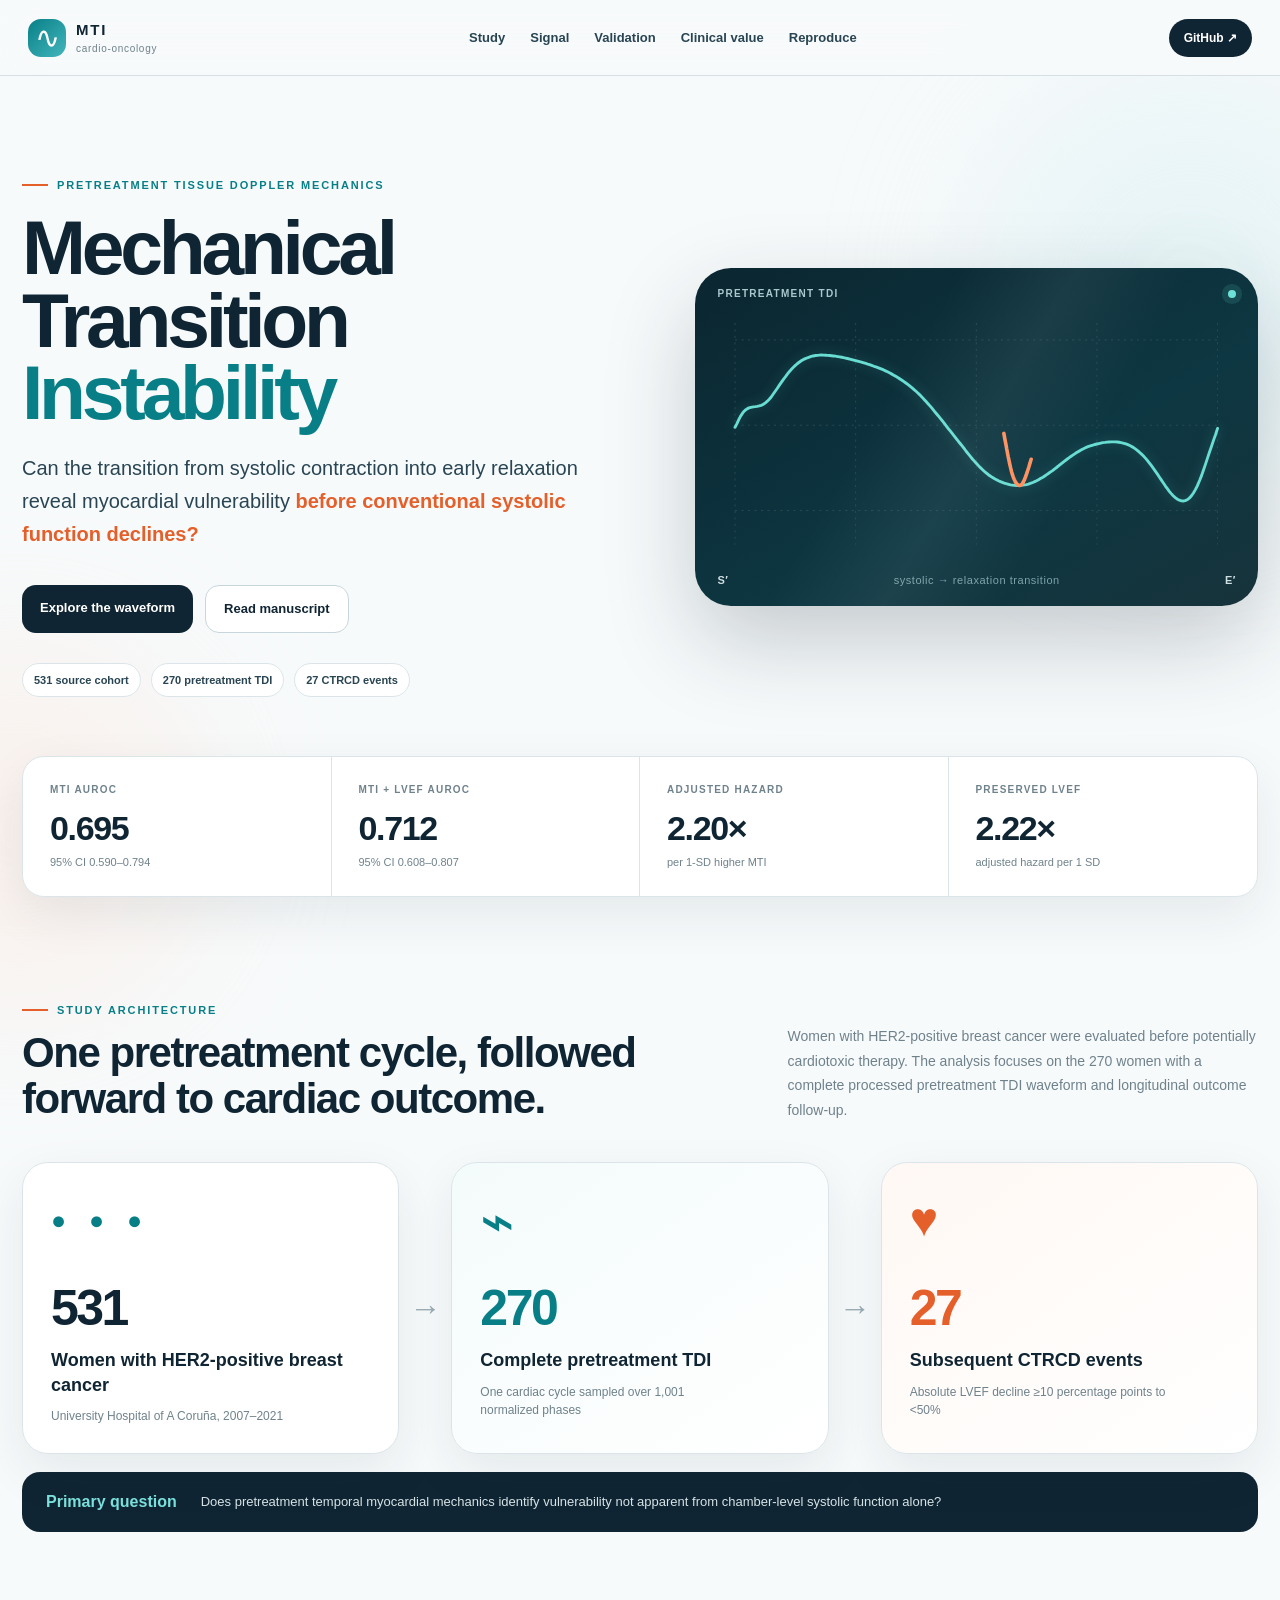
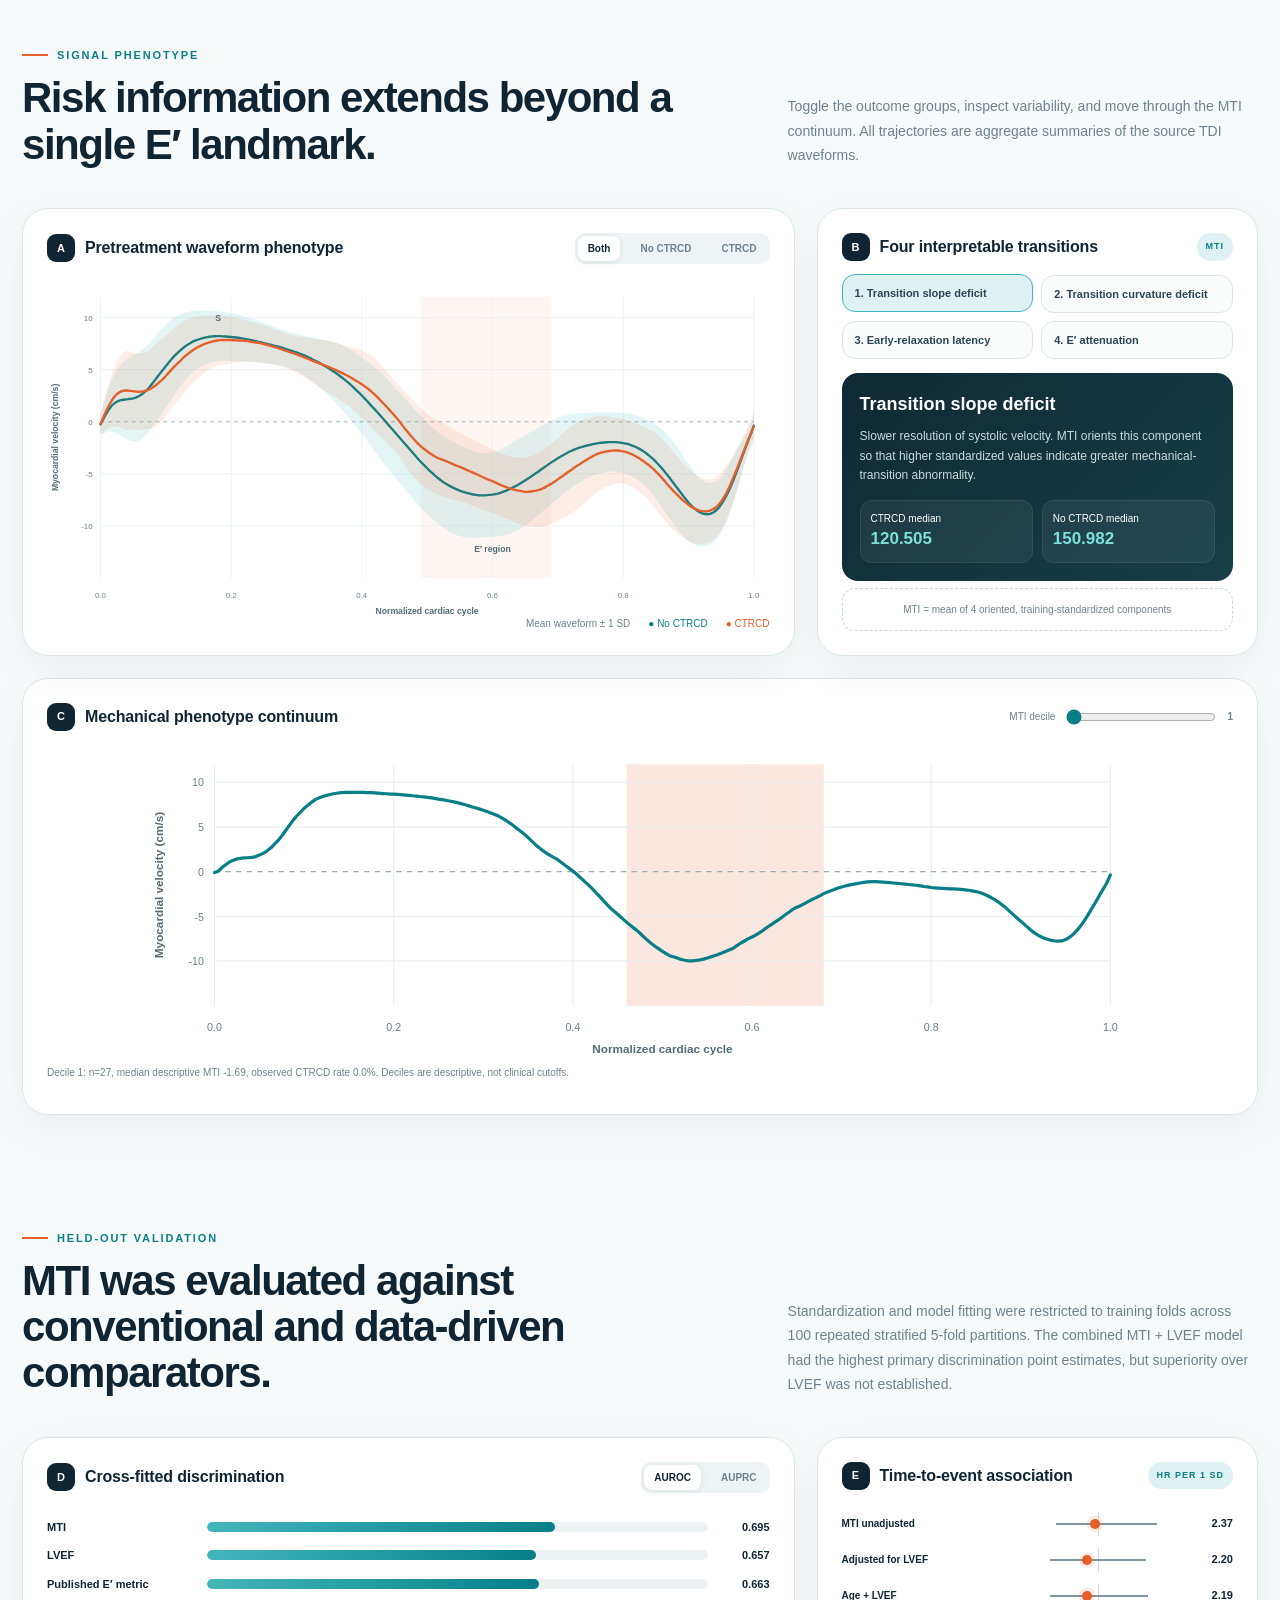
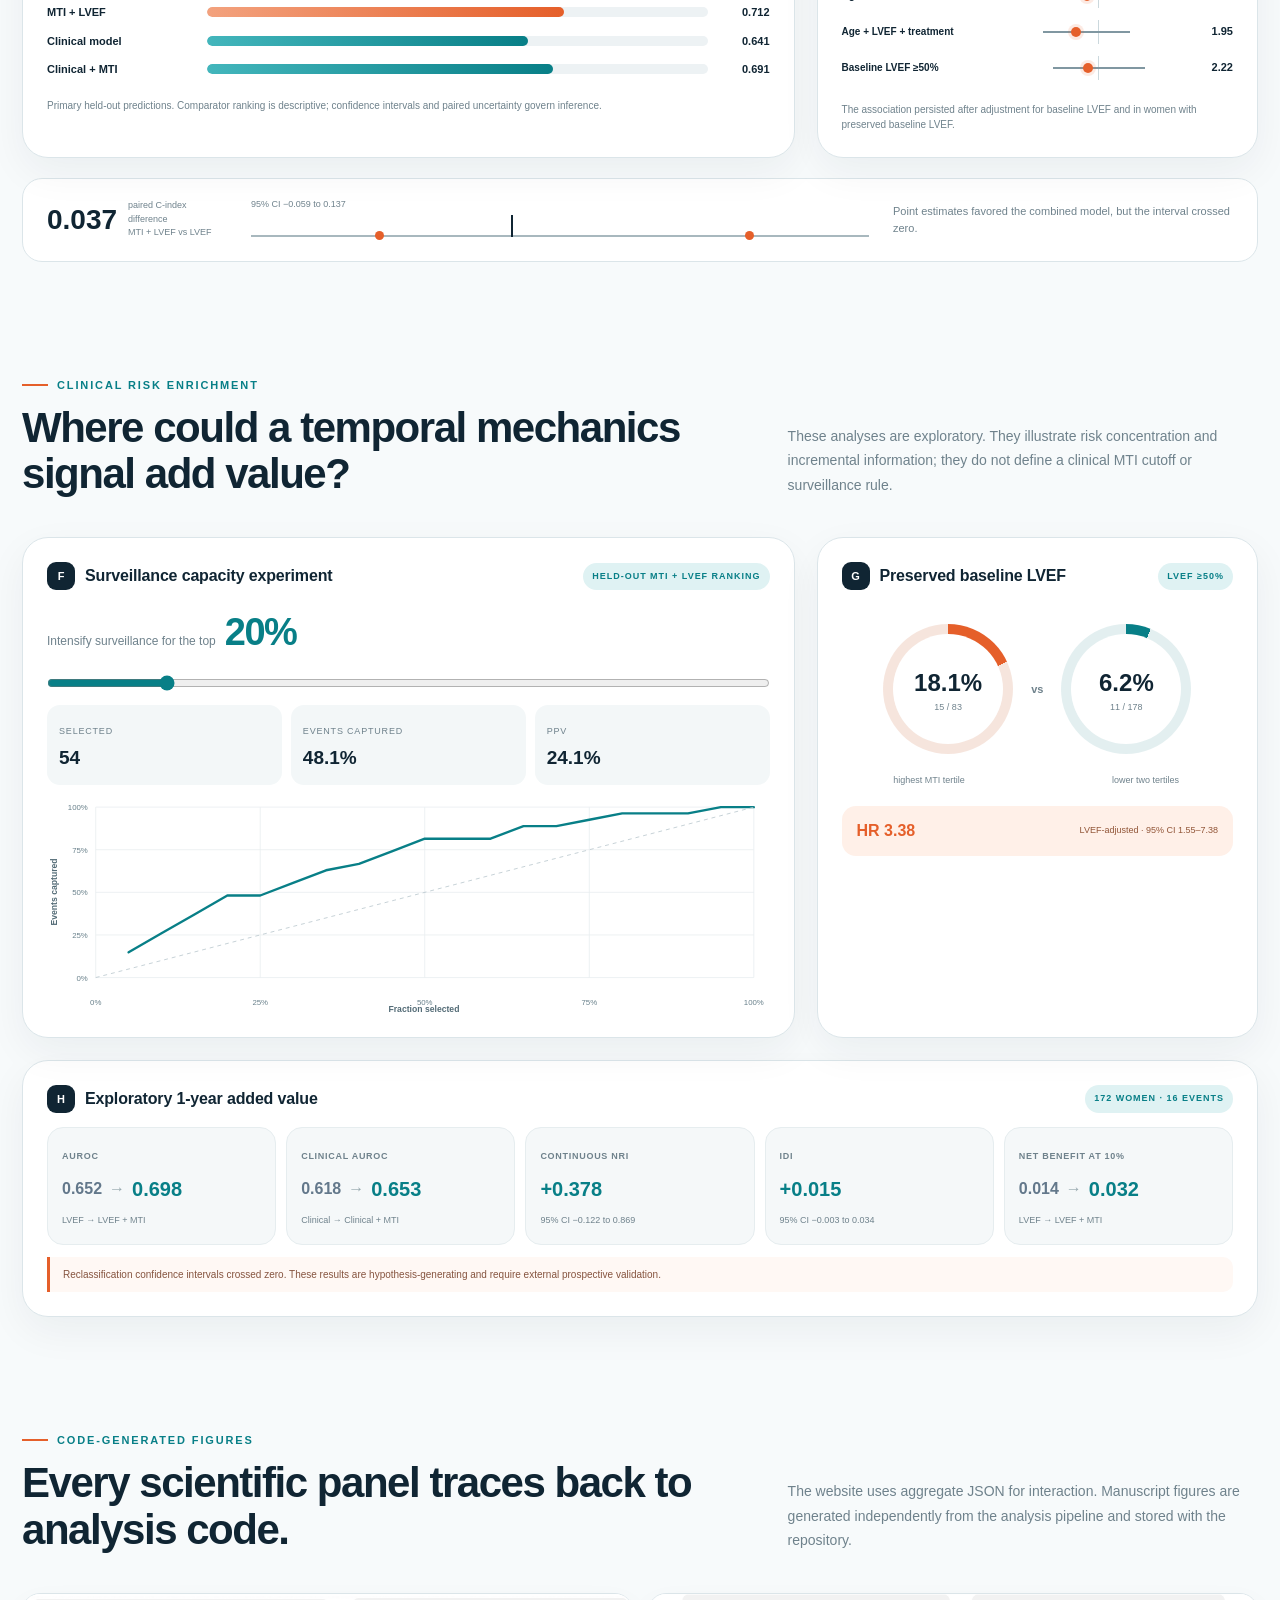
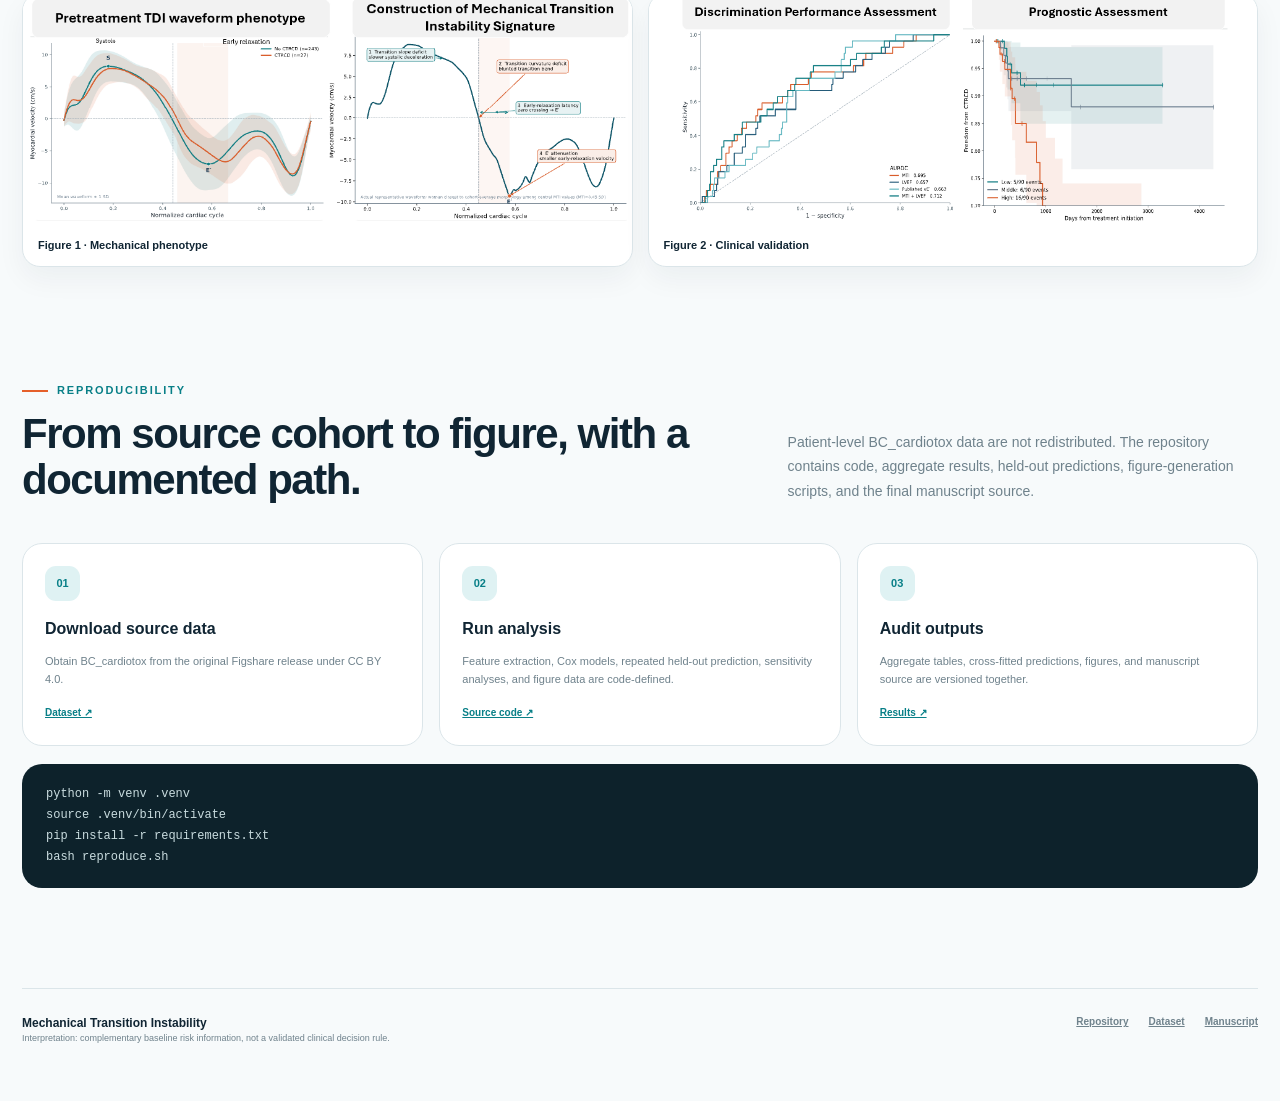
==== commit ec708718: "Update index.html" ====
--- a/docs/index.html
+++ b/docs/index.html
@@ -130,8 +130,8 @@
     <section class="section-shell section-block figures-section">
       <div class="section-intro reveal"><div><div class="eyebrow"><span></span> CODE-GENERATED FIGURES</div><h2>Every scientific panel traces back to analysis code.</h2></div><p>The website uses aggregate JSON for interaction. Manuscript figures are generated independently from the analysis pipeline and stored with the repository.</p></div>
       <div class="figure-gallery reveal">
-        <a href="downloads/Figure1_JCF_MTI_mechanism.png"><img src="downloads/Figure1_JCF_MTI_mechanism.png" alt="MTI mechanism figure"><span>Figure 1 · Mechanical phenotype</span></a>
-        <a href="downloads/Figure2_JCF_MTI_clinical.png"><img src="downloads/Figure2_JCF_MTI_clinical.png" alt="MTI clinical validation figure"><span>Figure 2 · Clinical validation</span></a>
+        <a href="downloads/Figure1_JCF_MTI_mechanism.png"><img src="downloads/MTI_construction.png" alt="MTI mechanism figure"><span>Figure 1 · Mechanical phenotype</span></a>
+        <a href="downloads/Figure2_JCF_MTI_clinical.png"><img src="downloads/MTI_clinical.png" alt="MTI clinical validation figure"><span>Figure 2 · Clinical validation</span></a>
       </div>
     </section>
 
